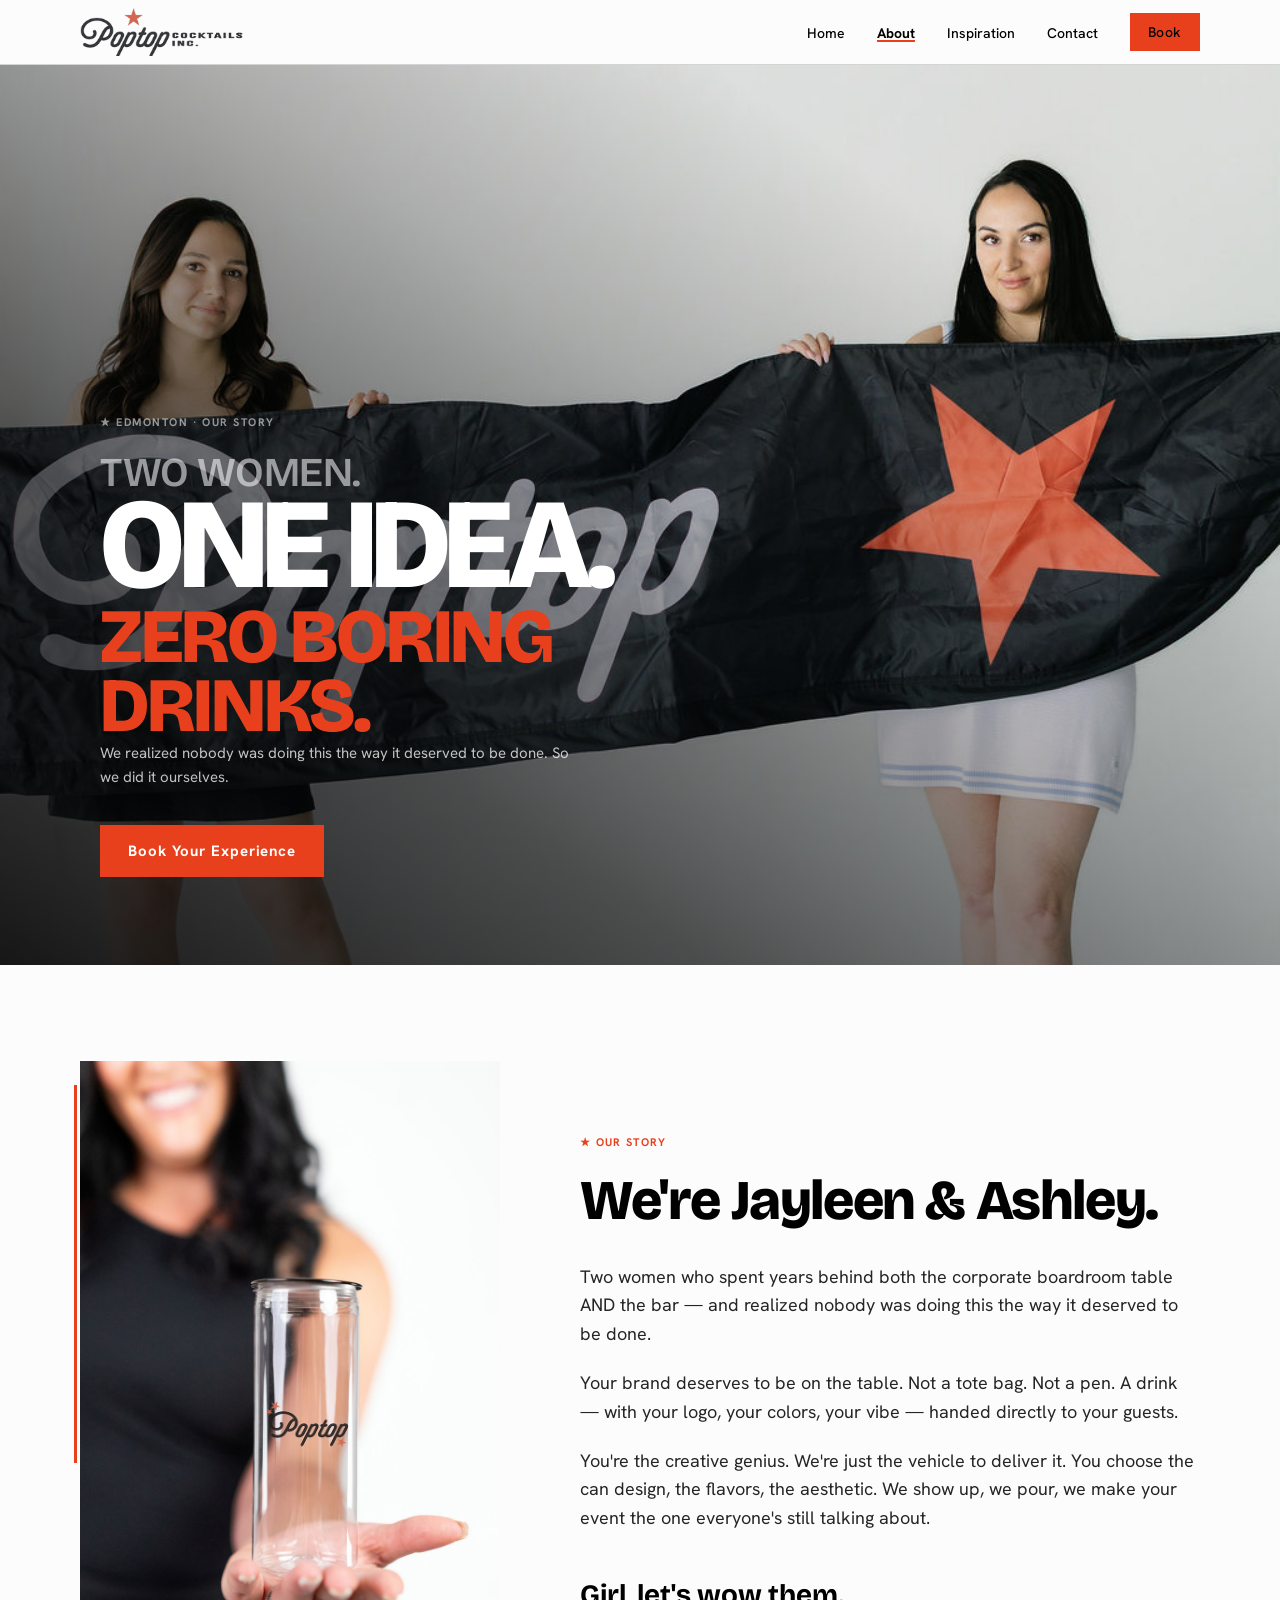
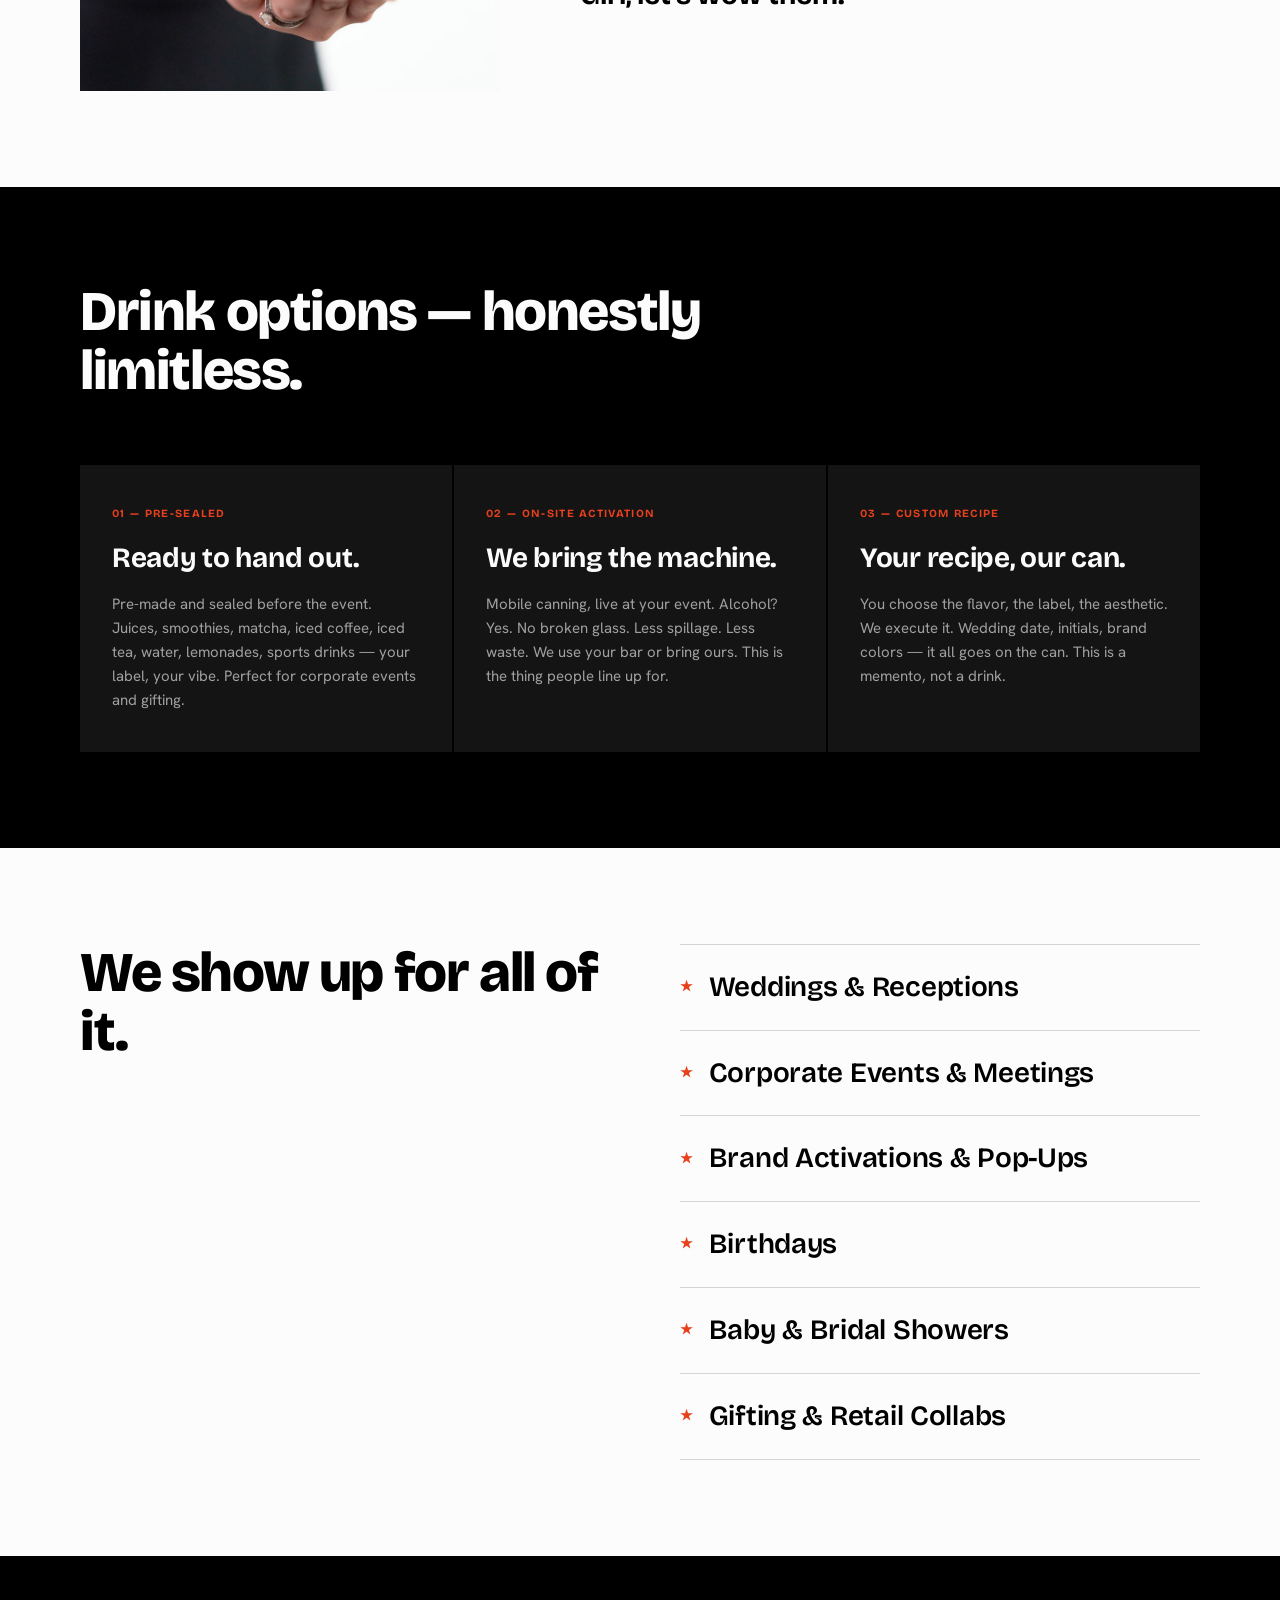
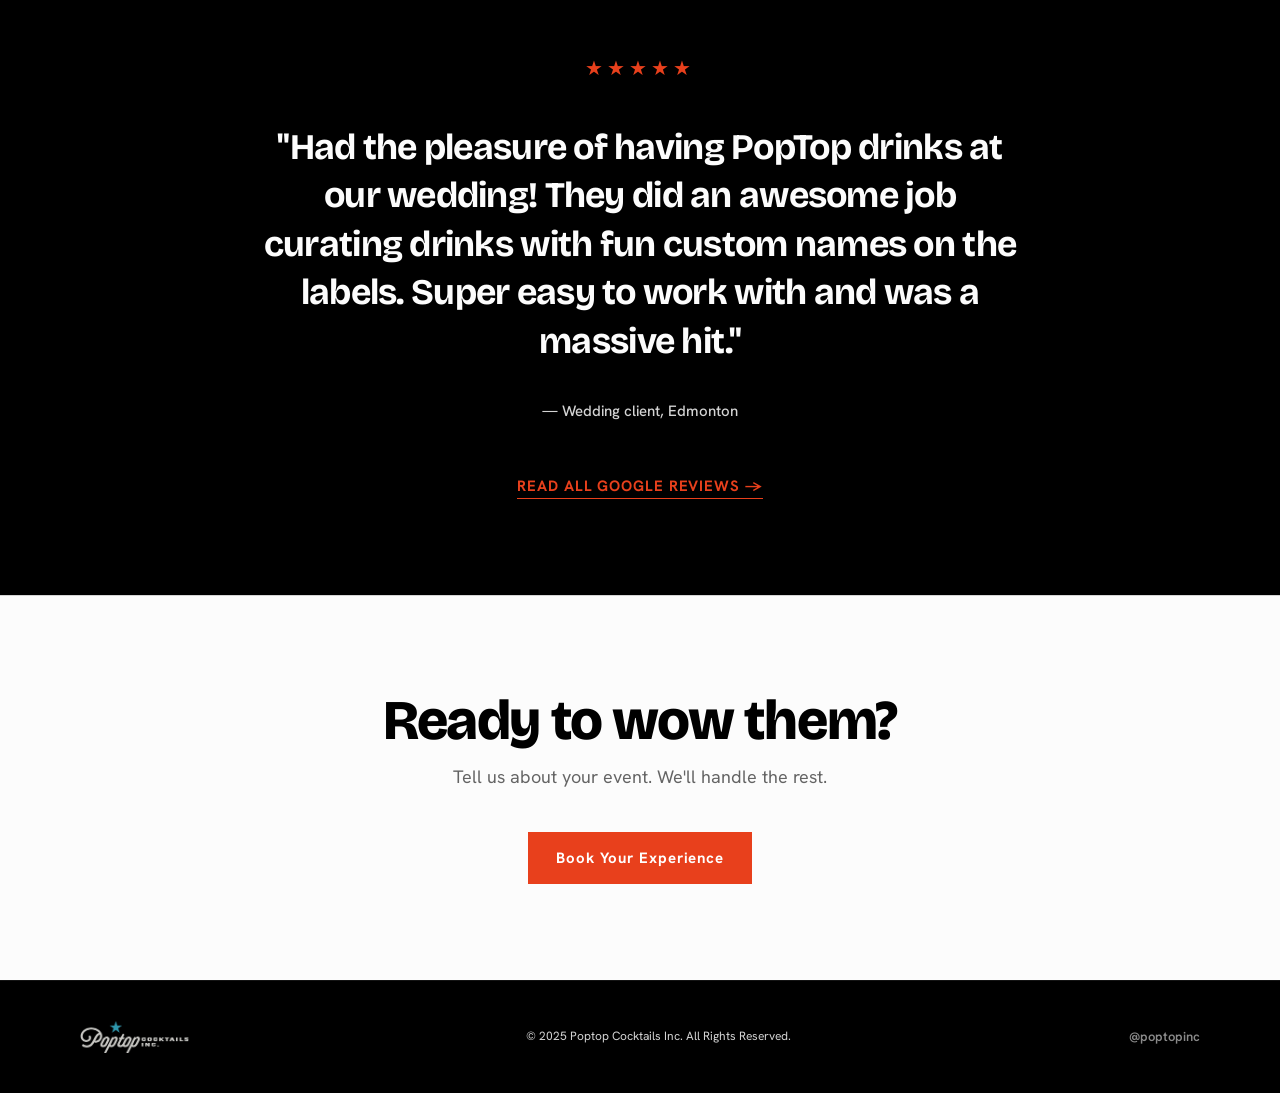
==== about/index.html @ 23341562 "feat(seo): update titles, meta descriptions, and OG tags with Edmonton + wedding keywords" ====
<!DOCTYPE html>
<!-- stardust:provenance
  writtenBy:        stardust:migrate
  writtenAt:        2026-05-17T03:30:00Z
  iteration:        1
  againstDirection: stardust/direction.md
  variant:          A
  stardustVersion:  0.2.0
-->
<html lang="en">
<head>
<meta charset="UTF-8">
<meta name="viewport" content="width=device-width, initial-scale=1.0">
<meta name="description" content="We're Jayleen and Ashley — the Edmonton women behind Poptop. Custom canned cocktails and mocktails for weddings, corporate events, and more across Alberta.">
<title>About — Poptop Cocktails | Edmonton's Custom Canned Cocktail Co.</title>

<link rel="canonical" href="https://www.poptopcocktails.ca/about/">
<meta name="robots" content="index, follow">
<meta name="author" content="Poptop Cocktails">
<meta name="theme-color" content="#000000">
<meta property="og:type" content="website">
<meta property="og:site_name" content="Poptop Cocktails">
<meta property="og:url" content="https://www.poptopcocktails.ca/about/">
<meta property="og:title" content="About Poptop — Two Women. Zero Boring Drinks.">
<meta property="og:description" content="We're Jayleen and Ashley — two women who built Poptop because great events deserve better drinks. Custom canned cocktails and mocktails, made in Alberta.">
<meta property="og:image" content="/assets/images/can-mocktail.png">
<meta property="og:image:width" content="1200">
<meta property="og:image:height" content="630">
<meta property="og:locale" content="en_CA">
<meta name="twitter:card" content="summary_large_image">
<meta name="twitter:site" content="@poptopinc">
<meta name="twitter:title" content="About Poptop — Two Women. Zero Boring Drinks.">
<meta name="twitter:description" content="Meet Jayleen and Ashley — the founders who built Poptop because great events deserve better drinks.">
<meta name="twitter:image" content="/assets/images/can-mocktail.png">
<script type="application/ld+json">
{
  "@context": "https://schema.org",
  "@graph": [
    {
      "@type": "AboutPage",
      "@id": "https://www.poptopcocktails.ca/about/#webpage",
      "url": "https://www.poptopcocktails.ca/about/",
      "name": "About — Poptop Cocktails | Edmonton's Custom Canned Cocktail Co.",
      "description": "Jayleen and Ashley are the two women behind Poptop — Edmonton's custom canned cocktail and mocktail company.",
      "isPartOf": {"@id": "https://www.poptopcocktails.ca/#website"},
      "about": {"@id": "https://www.poptopcocktails.ca/#business"},
      "speakable": {"@type": "SpeakableSpecification", "cssSelector": [".hero-headline", ".origin-heading", ".hero-body"]},
      "breadcrumb": {
        "@type": "BreadcrumbList",
        "itemListElement": [
          {"@type": "ListItem", "position": 1, "name": "Home", "item": "https://www.poptopcocktails.ca/"},
          {"@type": "ListItem", "position": 2, "name": "About", "item": "https://www.poptopcocktails.ca/about/"}
        ]
      }
    },
    {
      "@type": "Person", "name": "Jayleen", "jobTitle": "Co-founder",
      "worksFor": {"@id": "https://www.poptopcocktails.ca/#business"}
    },
    {
      "@type": "Person", "name": "Ashley", "jobTitle": "Co-founder",
      "worksFor": {"@id": "https://www.poptopcocktails.ca/#business"}
    }
  ]
}
</script>

<link rel="preconnect" href="https://fonts.googleapis.com">
<link rel="preconnect" href="https://fonts.gstatic.com" crossorigin>
<link href="https://fonts.googleapis.com/css2?family=Bricolage+Grotesque:opsz,wght@12..96,400;12..96,600;12..96,700;12..96,800&family=Hanken+Grotesk:wght@400;500;600&display=swap" rel="stylesheet">
<link rel="preload" href="/assets/images/IMG_3535.JPG" as="image" fetchpriority="high">
<link rel="stylesheet" href="/assets/css/main.css">

<style>
/* ── Page: About ───────────────────────────────── */
.hero-visual img { object-position: center 52%; }
.hero-body { color: rgba(255,255,255,0.75); max-width: 480px; margin-bottom: 36px; }

/* ── Origin — split: photo left, story right ───── */
.origin {
  background: var(--color-label);
  padding: var(--section-padding) 0;
}
.origin-grid {
  max-width: var(--max-width);
  margin: 0 auto;
  padding: 0 40px;
  display: grid;
  grid-template-columns: 420px 1fr;
  gap: 80px;
  align-items: center;
}
.origin-photo-wrap { position: relative; }
.origin-photo {
  width: 100%;
  aspect-ratio: 2 / 3;
  object-fit: cover;
  display: block;
}
.origin-photo-wrap::before {
  content: '';
  position: absolute;
  top: 24px; left: -6px;
  width: 3px; height: 60%;
  background: var(--color-pour);
}
.origin-eyebrow { color: var(--color-pour); margin-bottom: 20px; }
.origin-heading {
  font-family: var(--heading-font-family);
  font-size: var(--heading-xl);
  font-weight: 800;
  color: var(--color-can);
  line-height: var(--line-height-heading);
  letter-spacing: -0.025em;
  margin-bottom: 32px;
}
.origin-body p {
  font-size: var(--body);
  color: var(--color-fg);
  line-height: var(--line-height-body);
  margin-bottom: 20px;
  opacity: 0.85;
}
.origin-body p:last-child { margin-bottom: 0; }
.origin-sign {
  margin-top: 40px;
  font-family: var(--heading-font-family);
  font-size: var(--heading-md);
  font-weight: 700;
  color: var(--color-can);
}
@media (max-width: 960px) {
  .origin-grid { grid-template-columns: 1fr; gap: 48px; }
  .origin-photo { aspect-ratio: 4 / 3; object-fit: cover; }
}

/* ── Services — three tiers on dark ─────────────── */
.services {
  background: var(--color-can);
  padding: var(--section-padding) 0;
}
.services-inner {
  max-width: var(--max-width);
  margin: 0 auto;
  padding: 0 40px;
}
.services-heading {
  font-family: var(--heading-font-family);
  font-size: var(--heading-xl);
  font-weight: 800;
  color: var(--color-label);
  letter-spacing: -0.025em;
  line-height: var(--line-height-heading);
  margin-bottom: 64px;
  max-width: 640px;
}
.services-grid { display: grid; grid-template-columns: repeat(3, 1fr); gap: 2px; }
.service-item { background: #141414; padding: 40px 32px; }
.service-num {
  font-family: var(--heading-font-family);
  font-size: 11px;
  font-weight: 700;
  letter-spacing: 0.12em;
  text-transform: uppercase;
  color: var(--color-pour);
  margin-bottom: 20px;
}
.service-title {
  font-family: var(--heading-font-family);
  font-size: var(--heading-md);
  font-weight: 700;
  color: var(--color-label);
  letter-spacing: -0.01em;
  margin-bottom: 16px;
  line-height: 1.2;
}
.service-text { font-size: var(--body-sm); color: var(--color-label); opacity: 0.60; line-height: var(--line-height-body); }
@media (max-width: 768px) { .services-grid { grid-template-columns: 1fr; } }

/* ── Events we serve ────────────────────────────── */
.events-we-serve {
  background: var(--color-label);
  padding: var(--section-padding) 0;
}
.events-we-serve-inner {
  max-width: var(--max-width);
  margin: 0 auto;
  padding: 0 40px;
  display: grid;
  grid-template-columns: 1fr 1fr;
  gap: 80px;
  align-items: start;
}
.events-we-serve-heading {
  font-family: var(--heading-font-family);
  font-size: var(--heading-xl);
  font-weight: 800;
  color: var(--color-can);
  letter-spacing: -0.025em;
  line-height: var(--line-height-heading);
}
.events-list { display: flex; flex-direction: column; gap: 0; }
.events-list li {
  font-family: var(--heading-font-family);
  font-size: var(--heading-md);
  font-weight: 600;
  color: var(--color-can);
  padding: 20px 0;
  border-bottom: 1px solid var(--color-rim);
  display: flex;
  align-items: center;
  gap: 16px;
  letter-spacing: -0.01em;
}
.events-list li::before { content: '★'; color: var(--color-pour); font-size: 14px; flex-shrink: 0; }
.events-list li:first-child { border-top: 1px solid var(--color-rim); }
@media (max-width: 768px) { .events-we-serve-inner { grid-template-columns: 1fr; gap: 48px; } }

/* ── Review ──────────────────────────────────────── */
.review {
  background: var(--color-can);
  padding: var(--section-padding) 0;
}
.review-inner { max-width: 840px; margin: 0 auto; padding: 0 40px; text-align: center; }
.review-stars { font-size: 20px; color: var(--color-pour); letter-spacing: 4px; margin-bottom: 40px; }
.review-quote {
  font-family: var(--heading-font-family);
  font-size: clamp(22px, 3vw, 36px);
  font-weight: 700;
  color: var(--color-label);
  line-height: 1.35;
  letter-spacing: -0.02em;
  margin-bottom: 32px;
}
.review-attr { font-family: var(--body-font-family); font-size: var(--body-sm); color: var(--color-rim); font-weight: 500; }
.review-cta { margin-top: 48px; }
.review-cta a {
  color: var(--color-pour);
  font-size: var(--body-sm);
  font-weight: 700;
  letter-spacing: 0.06em;
  text-transform: uppercase;
  border-bottom: 1px solid var(--color-pour);
  padding-bottom: 2px;
  transition: opacity 80ms;
}
.review-cta a:hover { opacity: 0.70; }

/* ── Booking CTA ────────────────────────────────── */
.booking {
  background: var(--color-label);
  padding: var(--section-padding) 0;
  text-align: center;
  border-top: 1px solid var(--color-rim);
}
.booking-heading {
  font-family: var(--heading-font-family);
  font-size: var(--heading-xl);
  font-weight: 800;
  color: var(--color-can);
  letter-spacing: -0.025em;
  line-height: var(--line-height-heading);
  margin-bottom: 12px;
}
.booking-sub {
  font-size: var(--body);
  color: var(--color-fg);
  opacity: 0.60;
  margin-bottom: 40px;
}
</style>
</head>
<body>

<!-- NAV -->
<header>
  <div class="nav-inner">
    <a href="/" class="nav-logo" aria-label="Poptop Cocktails home">
      <img src="/assets/images/logo.png" alt="Poptop Cocktails" width="117" height="35">
    </a>
    <input type="checkbox" id="nav-toggle" class="nav-toggle" aria-hidden="true">
    <label for="nav-toggle" class="nav-toggle-label" aria-label="Toggle navigation">
      <span></span><span></span><span></span>
    </label>
    <ul class="nav-links" role="list">
      <li><a href="/">Home</a></li>
      <li><a href="/about/" aria-current="page">About</a></li>
      <li><a href="/inspiration/">Inspiration</a></li>
      <li><a href="/contact/">Contact</a></li>
      <li><a href="/contact/" class="nav-book">Book</a></li>
    </ul>
  </div>
</header>

<main>

<!-- HERO -->
<section class="hero" data-section="hero" data-intent="founder introduction" data-layout="full-bleed">
  <div class="hero-visual" aria-hidden="true">
    <img src="/assets/images/IMG_3535.JPG" alt="Jayleen and Ashley, co-founders of Poptop Cocktails, holding the Poptop banner" loading="eager" fetchpriority="high" width="1024" height="1536">
  </div>
  <div class="hero-content">
    <p class="hero-eyebrow"><em class="star">★</em> Edmonton · Our Story</p>
    <h1 class="hero-headline">
      <span class="hero-word hero-word--a">TWO WOMEN.</span>
      <span class="hero-word hero-word--b">ONE IDEA.</span>
      <span class="hero-word hero-word--c">ZERO BORING DRINKS.</span>
    </h1>
    <p class="hero-body">We realized nobody was doing this the way it deserved to be done. So we did it ourselves.</p>
    <a href="/contact/" class="btn" style="align-self:flex-start">Book Your Experience</a>
  </div>
</section>

<!-- ORIGIN STORY -->
<section class="origin" data-section="founder-story" data-intent="human before product" data-layout="split">
  <div class="origin-grid">
    <div class="origin-photo-wrap">
      <img class="origin-photo" src="/assets/images/about-hero.jpg" alt="Jayleen and Ashley, founders of Poptop Cocktails" loading="lazy">
    </div>
    <div class="origin-copy">
      <p class="eyebrow origin-eyebrow"><em class="star">★</em> Our story</p>
      <h2 class="origin-heading">We're Jayleen &amp; Ashley.</h2>
      <div class="origin-body">
        <p>Two women who spent years behind both the corporate boardroom table AND the bar — and realized nobody was doing this the way it deserved to be done.</p>
        <p>Your brand deserves to be on the table. Not a tote bag. Not a pen. A drink — with your logo, your colors, your vibe — handed directly to your guests.</p>
        <p>You're the creative genius. We're just the vehicle to deliver it. You choose the can design, the flavors, the aesthetic. We show up, we pour, we make your event the one everyone's still talking about.</p>
      </div>
      <p class="origin-sign">Girl, let's wow them.</p>
    </div>
  </div>
</section>

<!-- SERVICES -->
<section class="services" data-section="service-tiers" data-intent="product explanation" data-layout="grid">
  <div class="services-inner">
    <h2 class="services-heading">Drink options — honestly limitless.</h2>
    <div class="services-grid">
      <div class="service-item">
        <p class="service-num">01 — Pre-sealed</p>
        <h3 class="service-title">Ready to hand out.</h3>
        <p class="service-text">Pre-made and sealed before the event. Juices, smoothies, matcha, iced coffee, iced tea, water, lemonades, sports drinks — your label, your vibe. Perfect for corporate events and gifting.</p>
      </div>
      <div class="service-item">
        <p class="service-num">02 — On-site activation</p>
        <h3 class="service-title">We bring the machine.</h3>
        <p class="service-text">Mobile canning, live at your event. Alcohol? Yes. No broken glass. Less spillage. Less waste. We use your bar or bring ours. This is the thing people line up for.</p>
      </div>
      <div class="service-item">
        <p class="service-num">03 — Custom recipe</p>
        <h3 class="service-title">Your recipe, our can.</h3>
        <p class="service-text">You choose the flavor, the label, the aesthetic. We execute it. Wedding date, initials, brand colors — it all goes on the can. This is a memento, not a drink.</p>
      </div>
    </div>
  </div>
</section>

<!-- EVENTS WE SERVE -->
<section class="events-we-serve" data-section="event-types" data-intent="discovery — confirm fit" data-layout="split-list">
  <div class="events-we-serve-inner">
    <h2 class="events-we-serve-heading">We show up for all of it.</h2>
    <ul class="events-list">
      <li>Weddings &amp; Receptions</li>
      <li>Corporate Events &amp; Meetings</li>
      <li>Brand Activations &amp; Pop-Ups</li>
      <li>Birthdays</li>
      <li>Baby &amp; Bridal Showers</li>
      <li>Gifting &amp; Retail Collabs</li>
    </ul>
  </div>
</section>

<!-- REVIEW -->
<section class="review" data-section="social-proof" data-intent="trust" data-layout="centered-quote">
  <div class="review-inner">
    <div class="review-stars" aria-label="Five stars">★★★★★</div>
    <blockquote class="review-quote">
      "Had the pleasure of having PopTop drinks at our wedding! They did an awesome job curating drinks with fun custom names on the labels. Super easy to work with and was a massive hit."
    </blockquote>
    <p class="review-attr">— Wedding client, Edmonton</p>
    <p class="review-cta"><a href="https://www.google.com/maps/search/poptop+cocktails" target="_blank" rel="noopener">Read all Google reviews →</a></p>
  </div>
</section>

<!-- BOOKING CTA -->
<section class="booking" data-section="booking-cta" data-intent="convert" data-layout="centered">
  <div class="container">
    <h2 class="booking-heading">Ready to wow them?</h2>
    <p class="booking-sub">Tell us about your event. We'll handle the rest.</p>
    <a href="/contact/" class="btn">Book Your Experience</a>
  </div>
</section>

</main>

<!-- FOOTER -->
<footer class="footer">
  <div class="footer-inner">
    <a href="/" class="footer-logo" aria-label="Poptop Cocktails home">
      <img src="/assets/images/logo.png" alt="Poptop Cocktails" width="117" height="35">
    </a>
    <span class="footer-copy">© 2025 Poptop Cocktails Inc. All Rights Reserved.</span>
    <a href="https://instagram.com/poptopinc" target="_blank" rel="noopener" class="footer-social">@poptopinc</a>
  </div>
</footer>

</body>
</html>
---- assets/css/main.css ----
/* ─── Design tokens ──────────────────────────────── */
:root {
  /* Font stacks — both naming conventions */
  --heading-font-family: 'Bricolage Grotesque', 'Arial Black', sans-serif;
  --body-font-family:    'Hanken Grotesk', Arial, sans-serif;
  --font-display: 'Bricolage Grotesque', 'Arial Black', sans-serif;
  --font-body:    'Hanken Grotesk', Arial, sans-serif;

  /* Type scale */
  --heading-xxl: clamp(44px, 6.5vw, 80px);
  --heading-xl:  clamp(32px, 4.5vw, 56px);
  --heading-lg:  clamp(24px, 3vw, 40px);
  --heading-md:  clamp(18px, 2.2vw, 28px);
  --body:        18px;
  --body-sm:     15px;
  --line-height-heading: 1.05;
  --line-height-body:    1.6;

  /* Colour */
  --color-can:    #000000;
  --color-bg:     #FCFCFC;
  --color-label:  #FCFCFC;
  --color-accent: #E8401C;
  --color-pour:   #E8401C;
  --color-rim:    #D4D4D4;
  --color-fg:     #000000;

  /* Space + layout */
  --spacing-xs:      4px;
  --spacing-sm:      8px;
  --spacing-md:      16px;
  --spacing-lg:      24px;
  --spacing-xl:      48px;
  --spacing-2xl:     96px;
  --section-padding: 96px;
  --max-width:       1200px;
  --radius:          0;
}

/* ─── Reset ──────────────────────────────────────── */
*, *::before, *::after { box-sizing: border-box; margin: 0; padding: 0; border-radius: 0 !important; }
html { scroll-behavior: smooth; }
body {
  font-family: var(--body-font-family);
  font-size: var(--body);
  line-height: var(--line-height-body);
  color: var(--color-fg);
  background: var(--color-bg);
  -webkit-font-smoothing: antialiased;
  overflow-x: hidden;
}
img { display: block; max-width: 100%; }
a { color: inherit; text-decoration: none; }
ul { list-style: none; }
:focus-visible { outline: 2px solid var(--color-pour); outline-offset: 2px; }

/* ─── Utilities ──────────────────────────────────── */
.container {
  max-width: var(--max-width);
  margin: 0 auto;
  padding: 0 40px;
}
.eyebrow {
  font-family: var(--body-font-family);
  font-size: 11px;
  font-weight: 700;
  letter-spacing: 0.12em;
  text-transform: uppercase;
}
.star { font-style: normal; }

.btn {
  display: inline-block;
  padding: 14px 28px;
  background: var(--color-pour);
  color: #fff;
  font-family: var(--body-font-family);
  font-size: 15px;
  font-weight: 700;
  letter-spacing: 0.06em;
  border: none;
  cursor: pointer;
  transition: opacity 80ms;
}
.btn:hover { opacity: 0.88; }

/* ─── Nav ────────────────────────────────────────── */
header {
  position: relative;
  background: var(--color-label);
  border-bottom: 1px solid var(--color-rim);
  z-index: 100;
}
.nav-inner {
  max-width: var(--max-width);
  margin: 0 auto;
  padding: 0 40px;
  height: 64px;
  display: flex;
  align-items: center;
  justify-content: space-between;
  gap: 24px;
}
.nav-logo { display: flex; align-items: center; flex-shrink: 0; }
.nav-logo img { display: block; height: 48px; width: auto; }
.nav-links {
  display: flex;
  align-items: center;
  gap: 32px;
  list-style: none;
}
.nav-links a {
  font-family: var(--body-font-family);
  font-size: 14px;
  font-weight: 500;
  color: var(--color-can);
  transition: opacity 80ms;
}
.nav-links a:hover { opacity: 0.55; }
.nav-links a[aria-current="page"] {
  font-weight: 700;
  box-shadow: inset 0 -2px 0 var(--color-pour);
}
.nav-book {
  display: inline-block;
  padding: 8px 18px;
  background: var(--color-pour);
  color: #fff;
  font-family: var(--body-font-family);
  font-size: 13px;
  font-weight: 700;
  letter-spacing: 0.04em;
  transition: opacity 80ms;
}
.nav-book:hover { opacity: 0.88; }
.nav-toggle { display: none; }
.nav-toggle-label {
  display: none;
  cursor: pointer;
  width: 24px;
  height: 24px;
  flex-direction: column;
  justify-content: center;
  gap: 5px;
}
.nav-toggle-label span {
  display: block;
  height: 2px;
  background: var(--color-can);
  border-radius: 1px;
  transition: 200ms;
}

@media (max-width: 768px) {
  .nav-toggle-label { display: flex; position: relative; z-index: 300; }
  .nav-links {
    display: none;
    position: fixed;
    inset: 0;
    background: var(--color-can);
    flex-direction: column;
    align-items: center;
    justify-content: center;
    gap: 40px;
    z-index: 200;
  }
  .nav-links a { font-size: 28px; font-weight: 700; color: var(--color-label); }
  .nav-book { font-size: 18px; padding: 14px 32px; }
  .nav-toggle:checked ~ .nav-links { display: flex; }
  .nav-toggle:checked ~ .nav-toggle-label span:nth-child(1) {
    transform: translateY(7px) rotate(45deg);
    background: var(--color-label);
  }
  .nav-toggle:checked ~ .nav-toggle-label span:nth-child(2) { opacity: 0; }
  .nav-toggle:checked ~ .nav-toggle-label span:nth-child(3) {
    transform: translateY(-7px) rotate(-45deg);
    background: var(--color-label);
  }
}

/* ─── Hero — base shell (about / inspiration / contact) ── */
.hero {
  position: relative;
  min-height: 100svh;
  overflow: hidden;
  display: flex;
  align-items: flex-end;
}
.hero::before {
  content: '';
  position: absolute;
  inset: 0;
  z-index: 1;
  background: linear-gradient(
    to top right,
    rgba(0,0,0,0.90) 0%,
    rgba(0,0,0,0.65) 28%,
    rgba(0,0,0,0.22) 58%,
    transparent 78%
  );
  pointer-events: none;
}
.hero-visual {
  position: absolute;
  inset: 0;
  z-index: 0;
}
.hero-visual img {
  width: 100%;
  height: 100%;
  object-fit: cover;
  object-position: center;
  display: block;
}
.hero-content {
  position: relative;
  z-index: 2;
  padding: 0 60px 88px;
  max-width: min(680px, 58vw);
  margin-left: calc((100vw - var(--max-width)) / 2);
  display: flex;
  flex-direction: column;
}
@media (max-width: 1240px) { .hero-content { margin-left: 40px; } }
.hero-eyebrow {
  color: rgba(255,255,255,0.55);
  font-family: var(--body-font-family);
  font-size: 11px;
  font-weight: 700;
  letter-spacing: 0.14em;
  text-transform: uppercase;
  margin-bottom: 24px;
}
.hero-headline { margin-bottom: 0; }
.hero-word {
  display: block;
  font-family: var(--heading-font-family);
  font-weight: 800;
  line-height: 0.88;
}
.hero-word--a {
  font-size: clamp(26px, 3.2vw, 44px);
  color: rgba(255,255,255,0.55);
  letter-spacing: -0.01em;
  font-weight: 600;
  margin-bottom: 0.05em;
}
.hero-word--b {
  font-size: clamp(72px, 10vw, 136px);
  color: #fff;
  letter-spacing: -0.045em;
  line-height: 0.82;
}
.hero-word--c {
  font-size: clamp(44px, 6vw, 82px);
  color: var(--color-pour);
  letter-spacing: -0.03em;
  line-height: 0.9;
  margin-top: 0.06em;
}
.hero-rule {
  display: block;
  height: 2px;
  background: #fff;
  border: none;
  margin: 32px 0;
  width: 100%;
  opacity: 0.22;
}
.hero-body {
  font-size: var(--body-sm);
  color: rgba(255,255,255,0.65);
  line-height: var(--line-height-body);
  max-width: 400px;
}
@media (max-width: 900px) {
  .hero-content { padding: 0 32px 72px; max-width: 100%; margin-left: 0; }
}

/* ─── Footer — simple 3-element (about / inspiration / contact) ── */
.footer {
  background: var(--color-can);
  border-top: 1px solid rgba(255,255,255,0.08);
  padding: 40px 0;
}
.footer-inner {
  max-width: var(--max-width);
  margin: 0 auto;
  padding: 0 40px;
  display: flex;
  align-items: center;
  justify-content: space-between;
  gap: 24px;
  flex-wrap: wrap;
}
.footer-logo { display: flex; align-items: center; flex-shrink: 0; }
.footer-logo img { display: block; height: 32px; width: auto; filter: invert(1); }
.footer-copy { font-size: 12px; color: var(--color-rim); }
.footer-social {
  font-size: 13px;
  font-weight: 600;
  color: var(--color-rim);
  opacity: 0.65;
  transition: opacity 80ms;
}
.footer-social:hover { opacity: 1; }
@media (max-width: 640px) { .footer-inner { flex-direction: column; text-align: center; } }
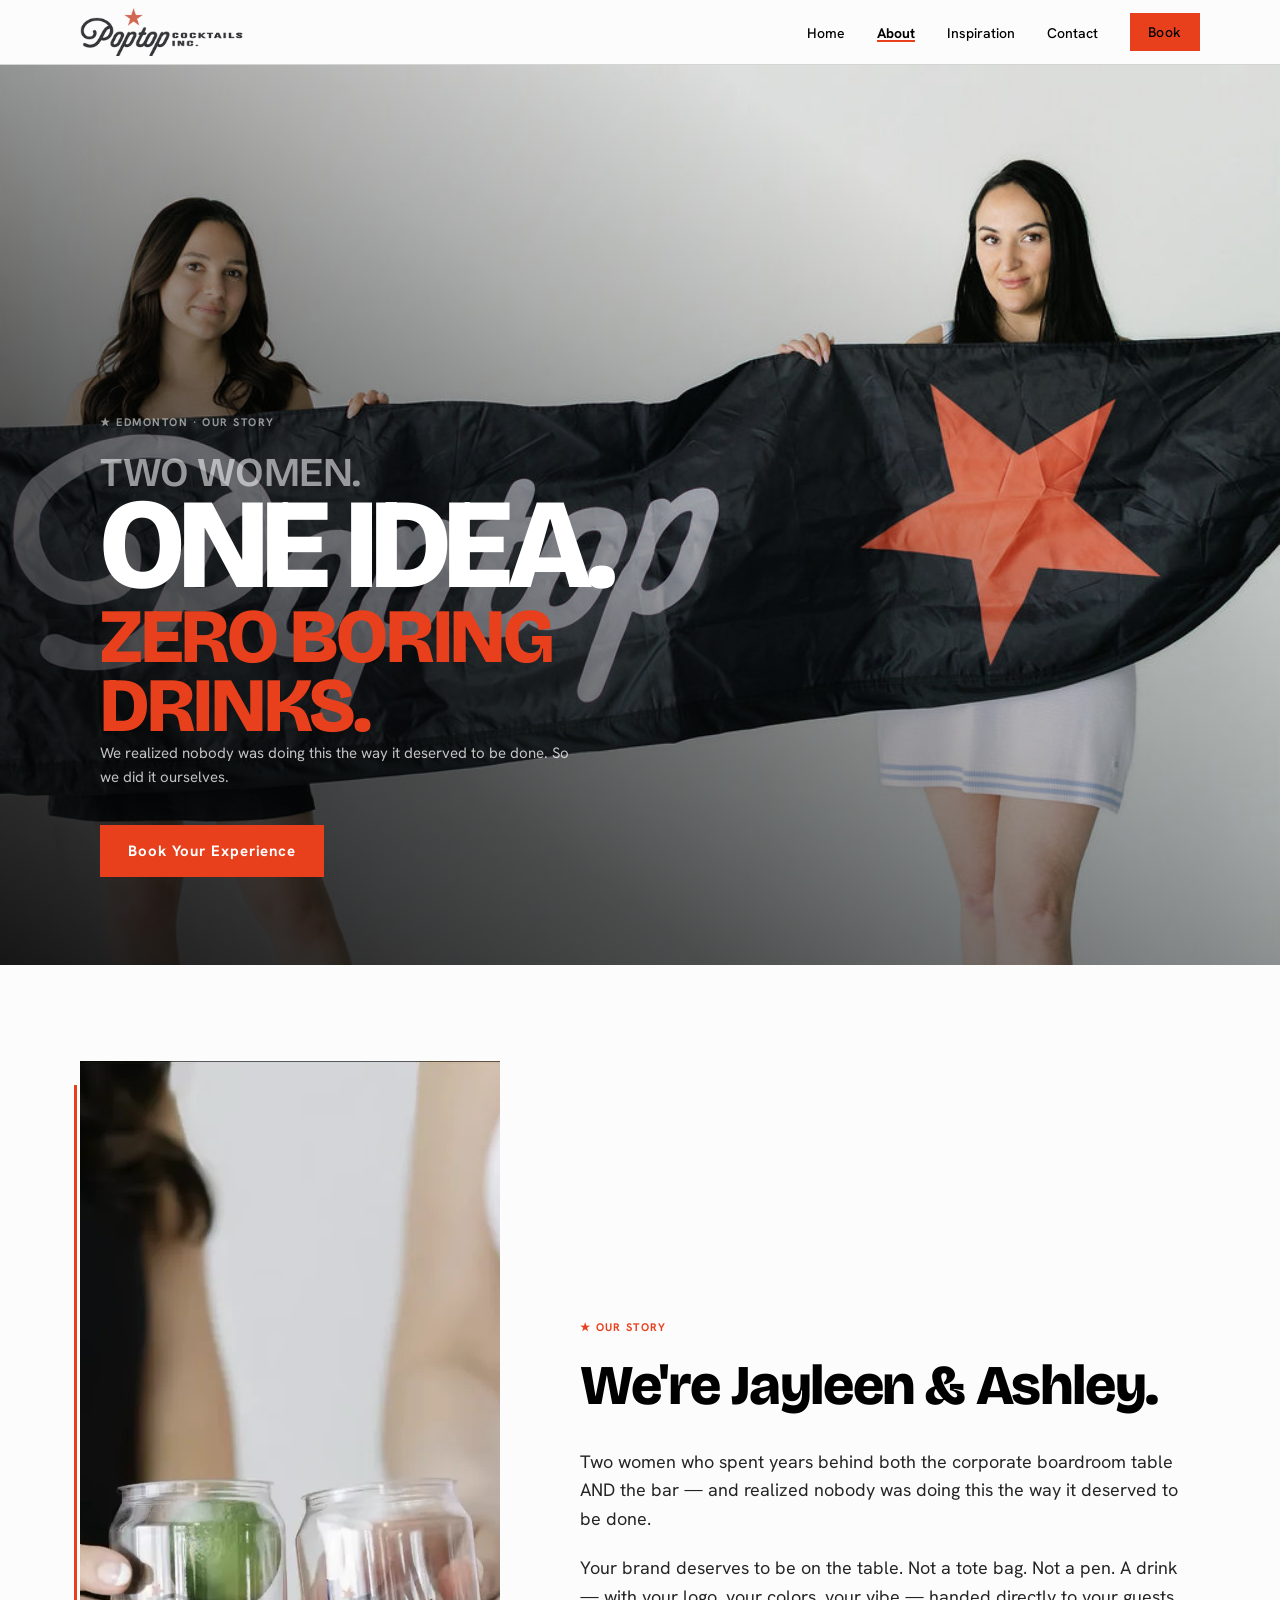
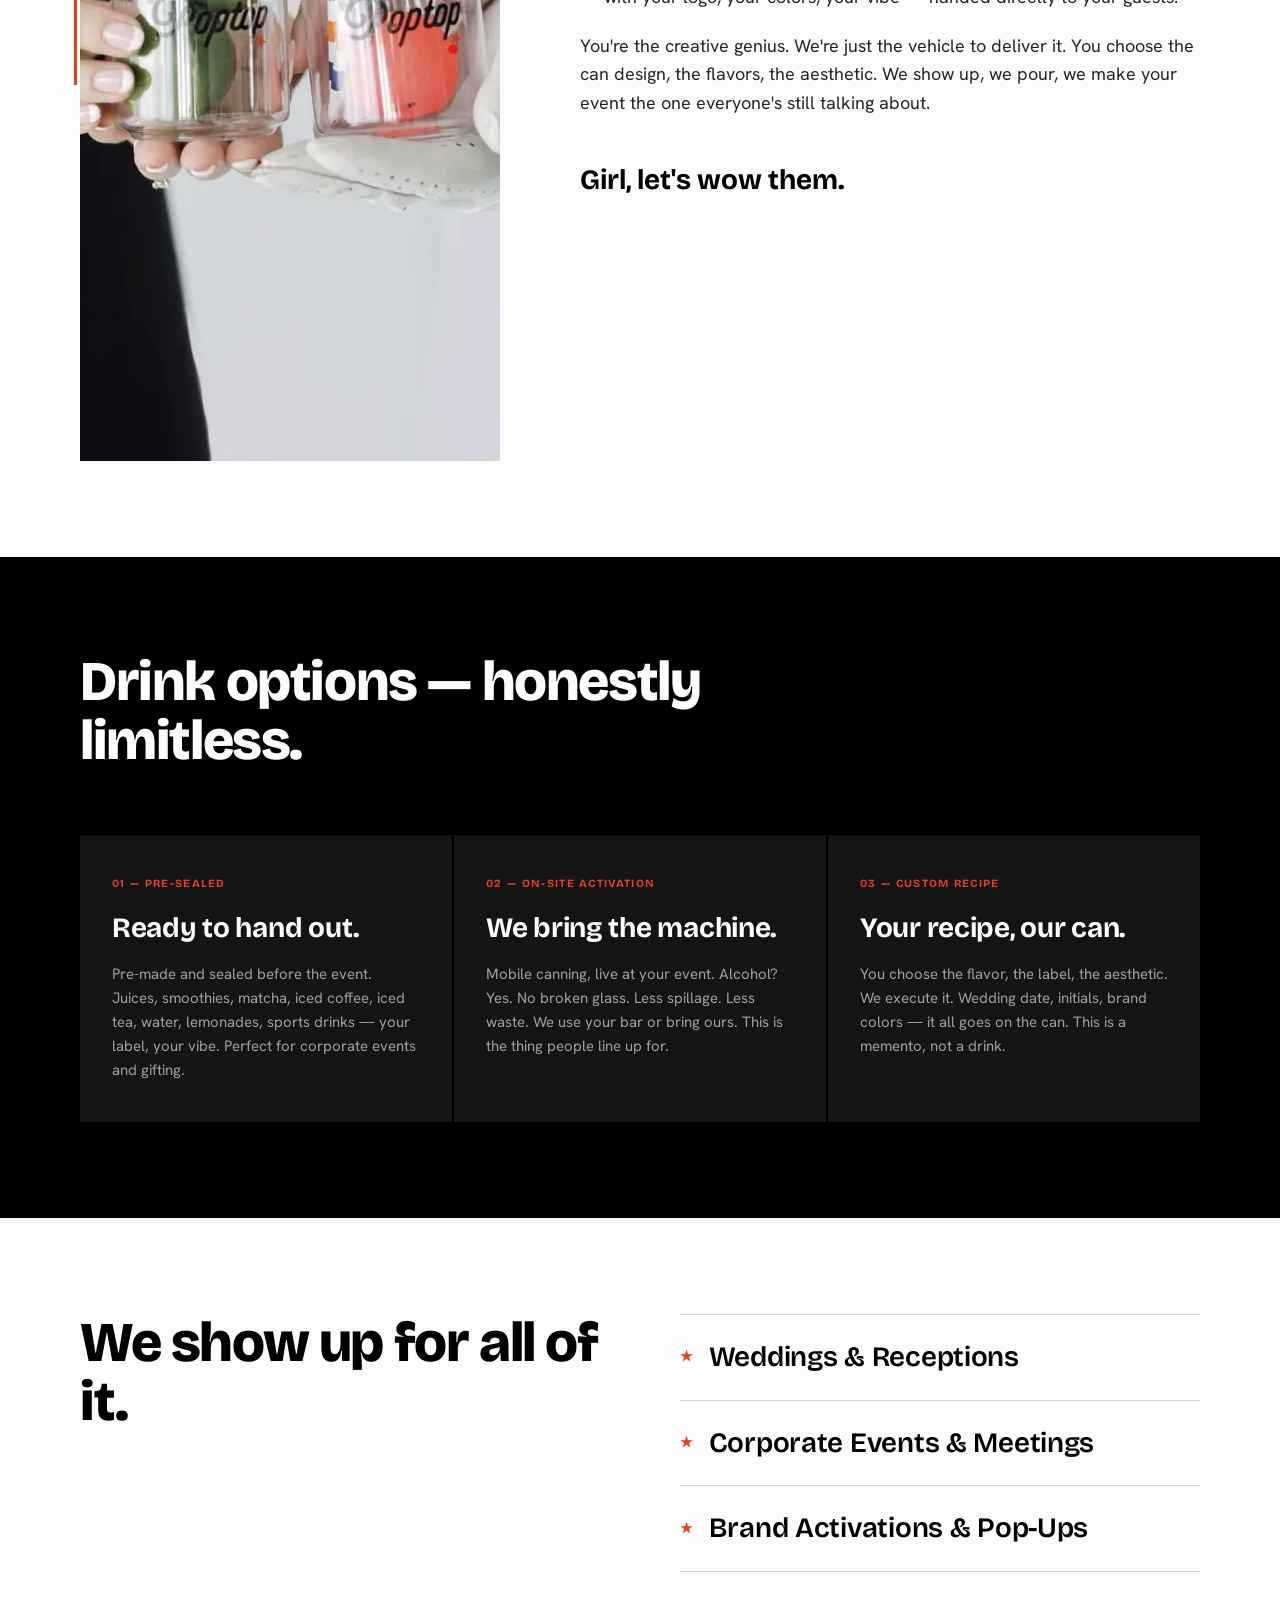
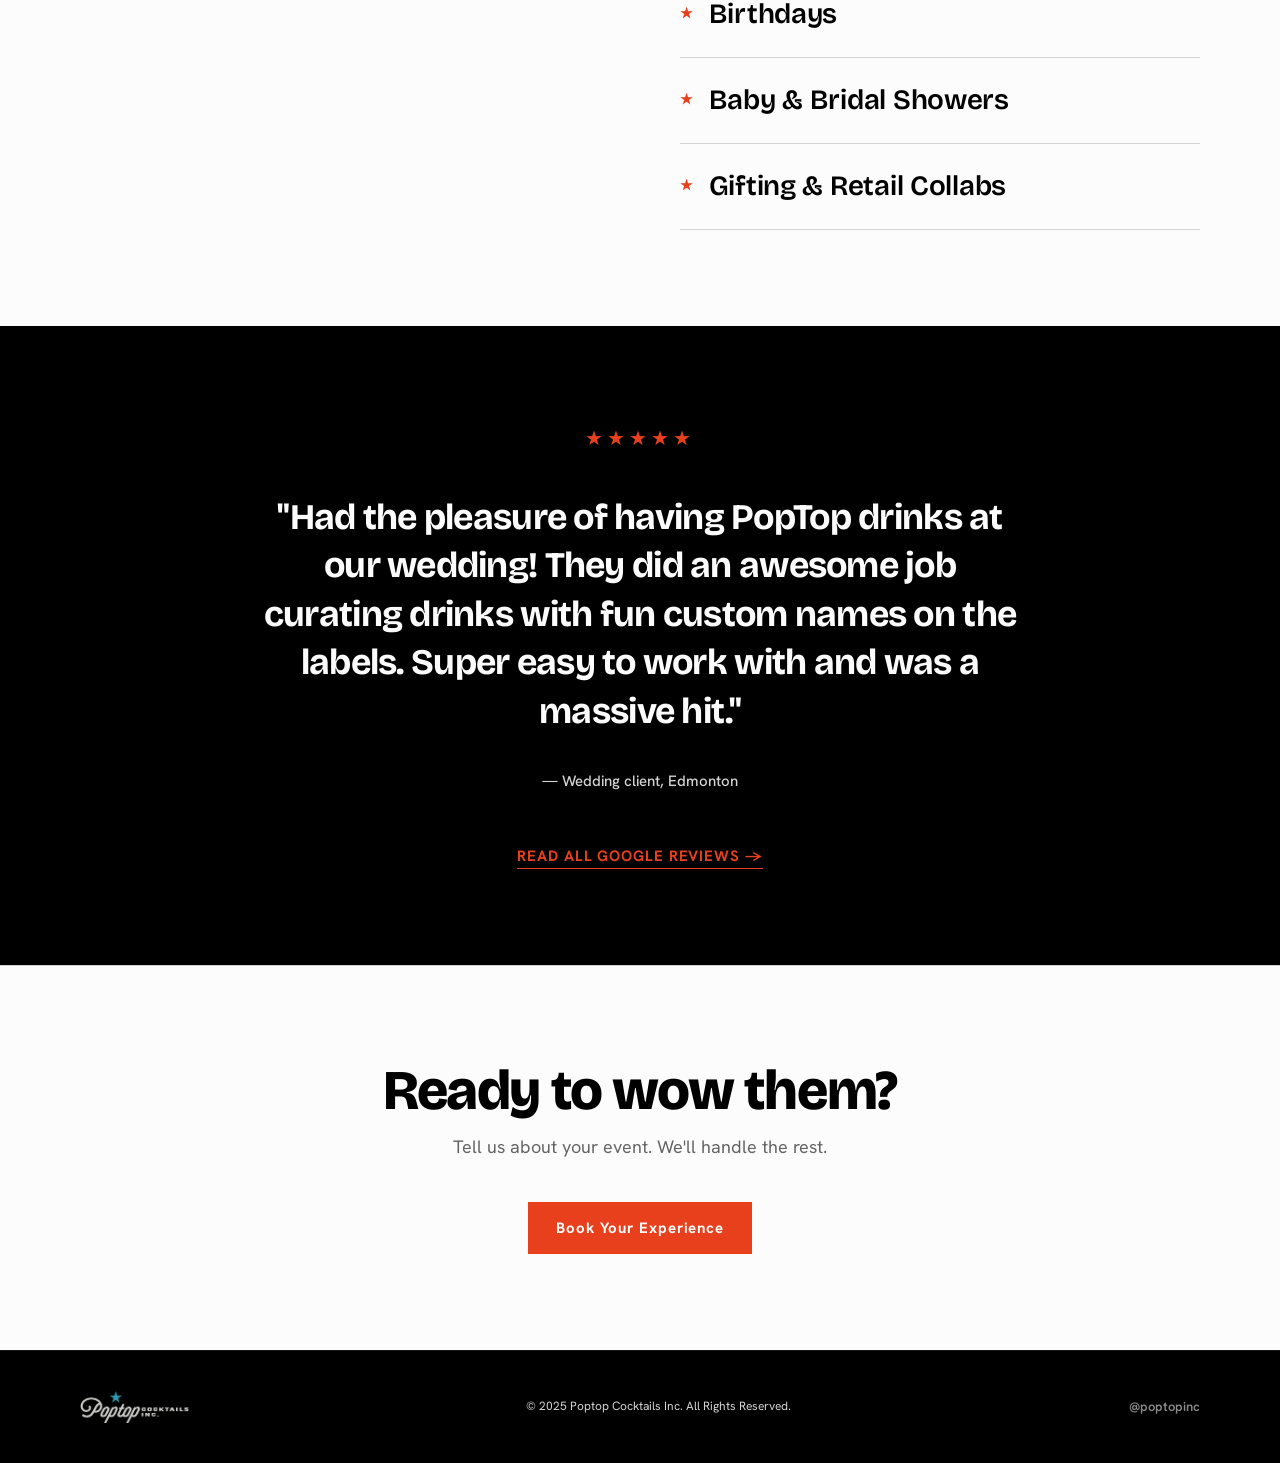
==== commit 62102f1f: "feat(about): replace origin photo with new can cheers shot, add WebP" ====
--- a/about/index.html
+++ b/about/index.html
@@ -315,7 +315,10 @@
 <section class="origin" data-section="founder-story" data-intent="human before product" data-layout="split">
   <div class="origin-grid">
     <div class="origin-photo-wrap">
-      <img class="origin-photo" src="/assets/images/about-hero.jpg" alt="Jayleen and Ashley, founders of Poptop Cocktails" loading="lazy">
+      <picture>
+        <source srcset="/assets/images/about-hero.webp" type="image/webp">
+        <img class="origin-photo" src="/assets/images/about-hero.jpg" alt="Two Poptop Cocktails being cheersed — signature canned drinks" loading="lazy" width="685" height="1000">
+      </picture>
     </div>
     <div class="origin-copy">
       <p class="eyebrow origin-eyebrow"><em class="star">★</em> Our story</p>
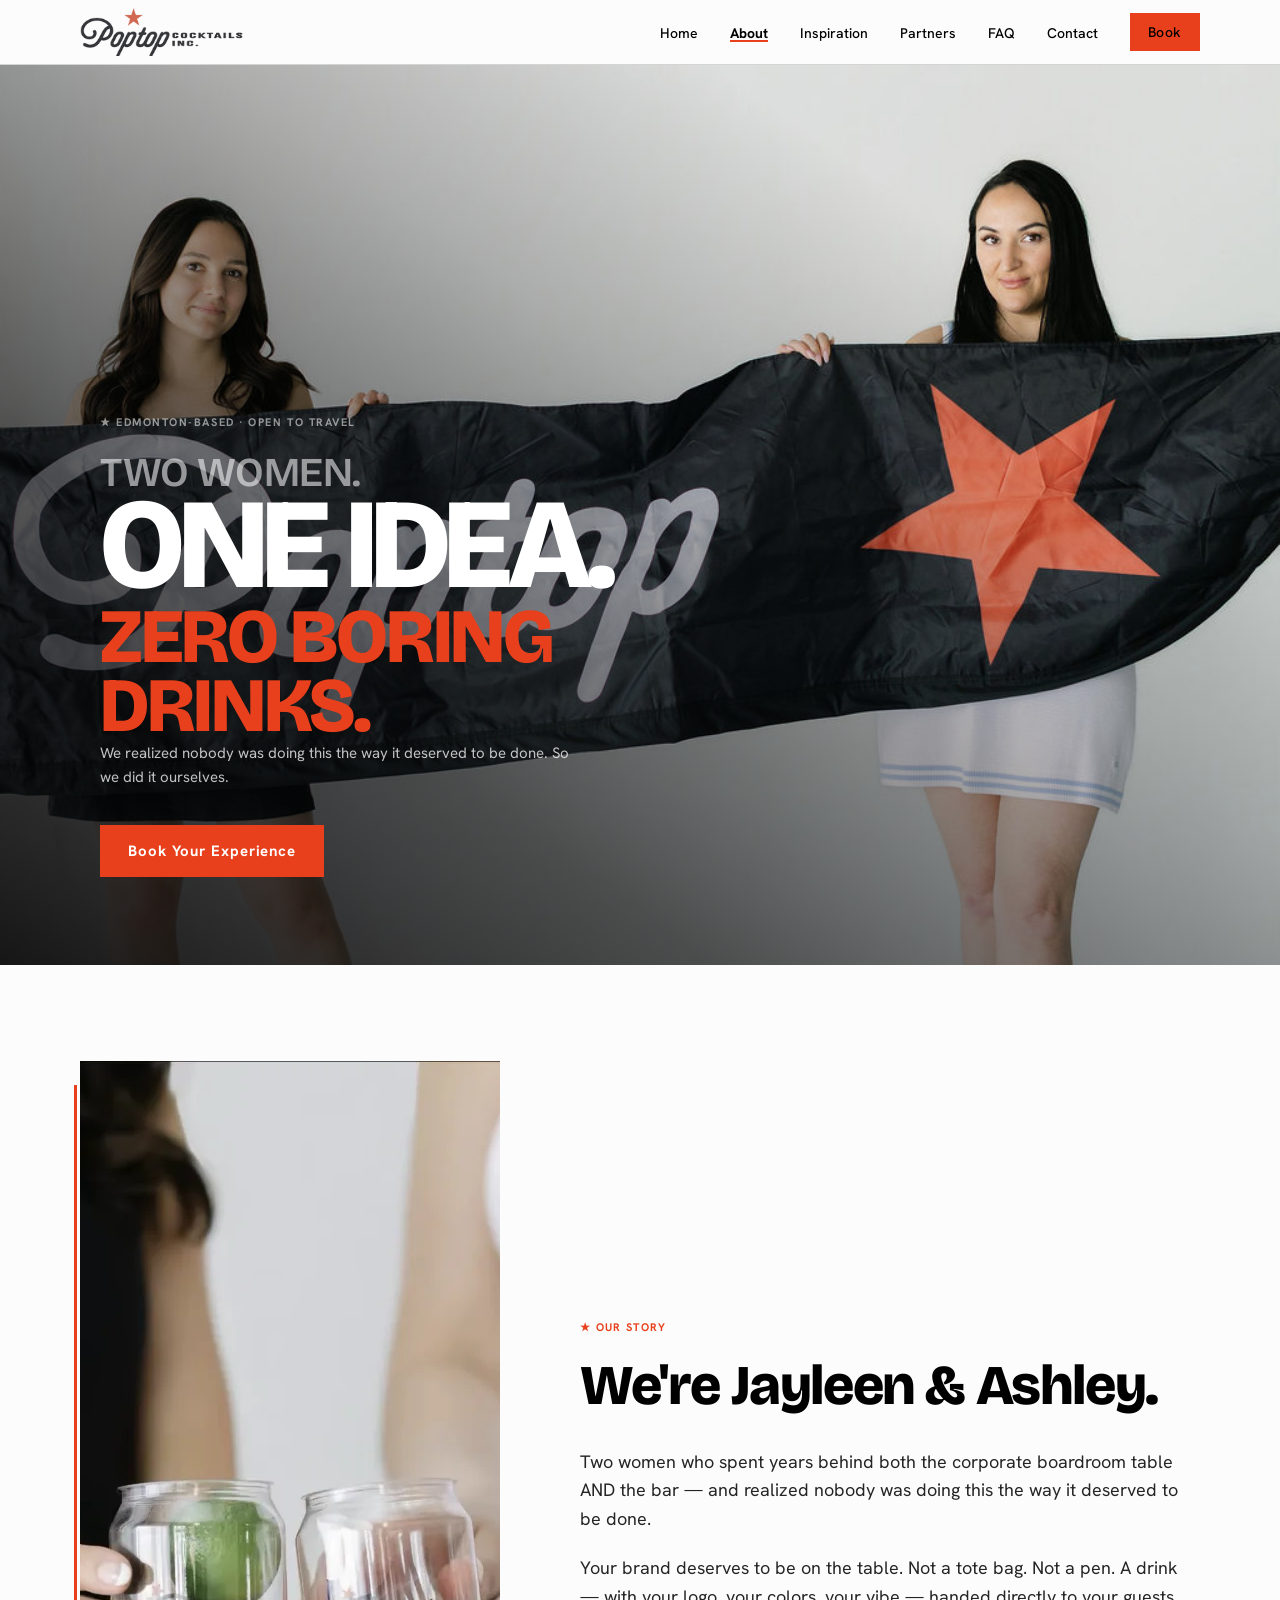
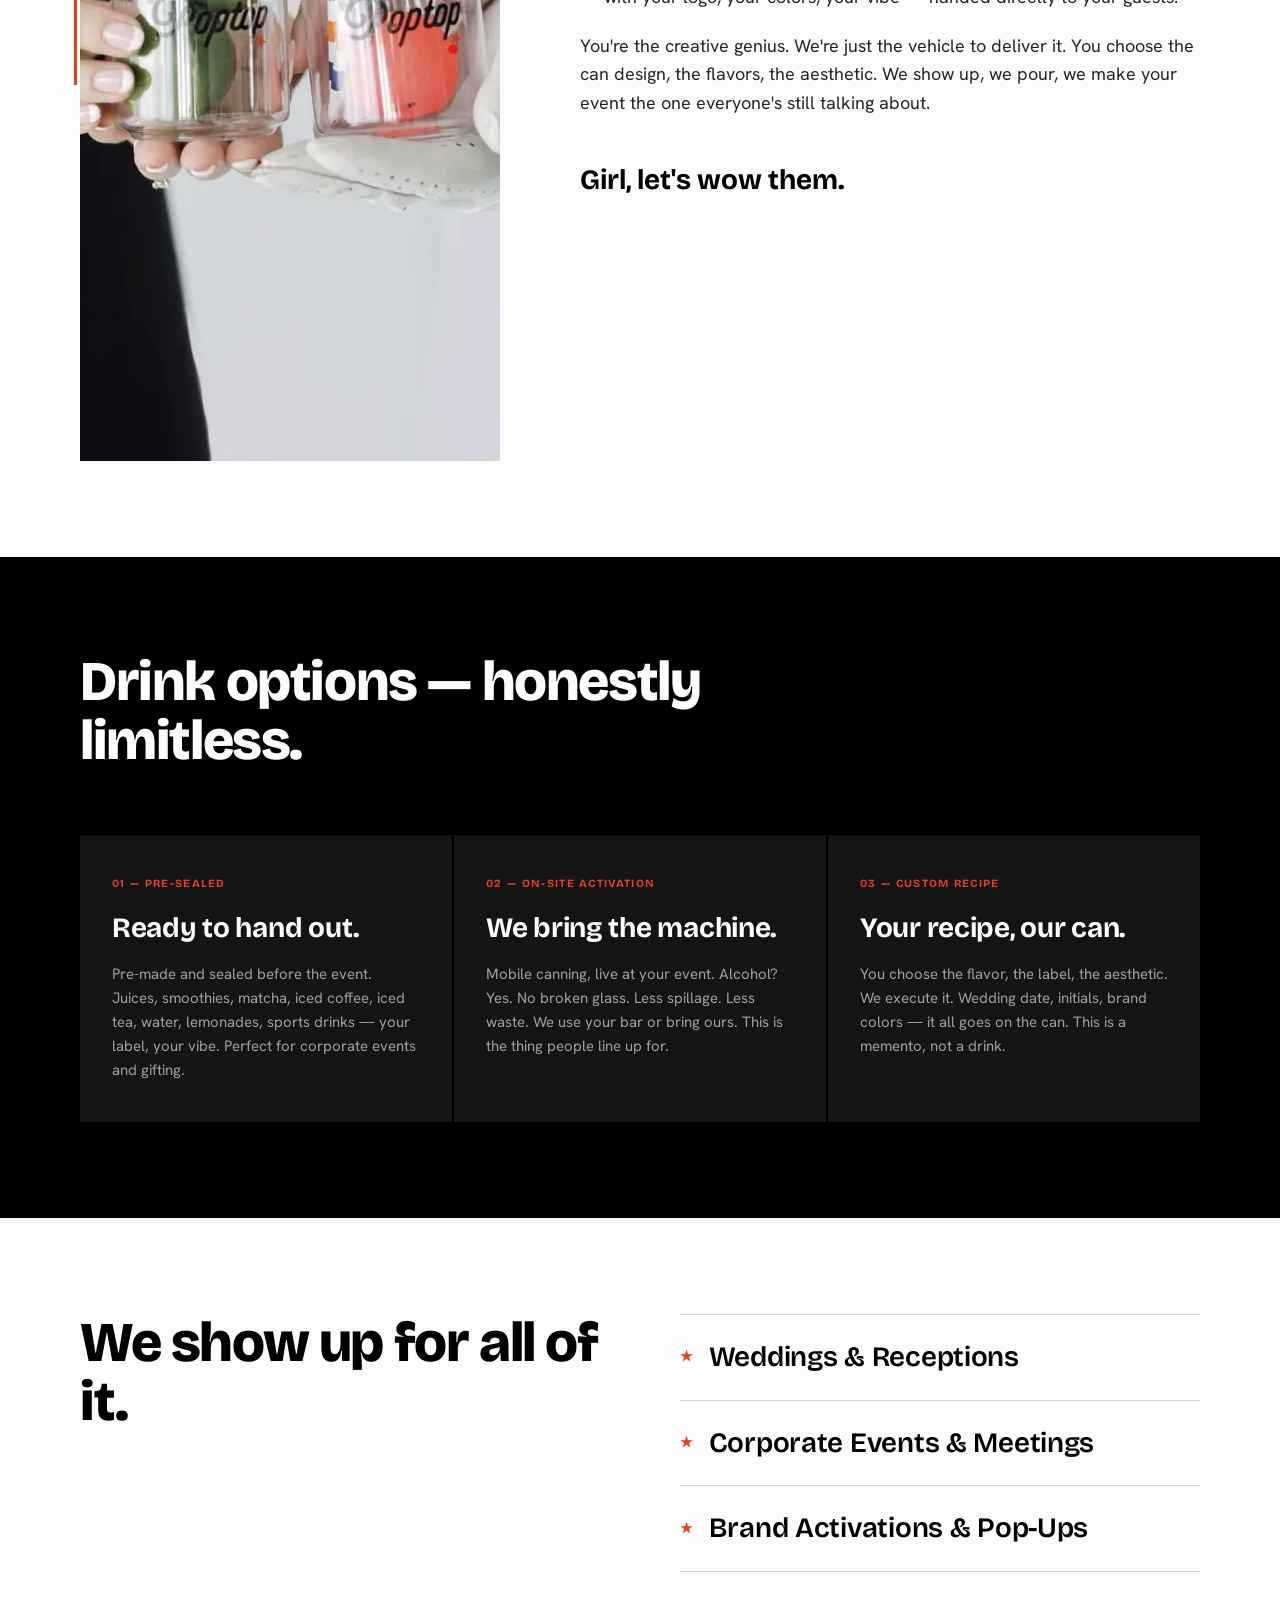
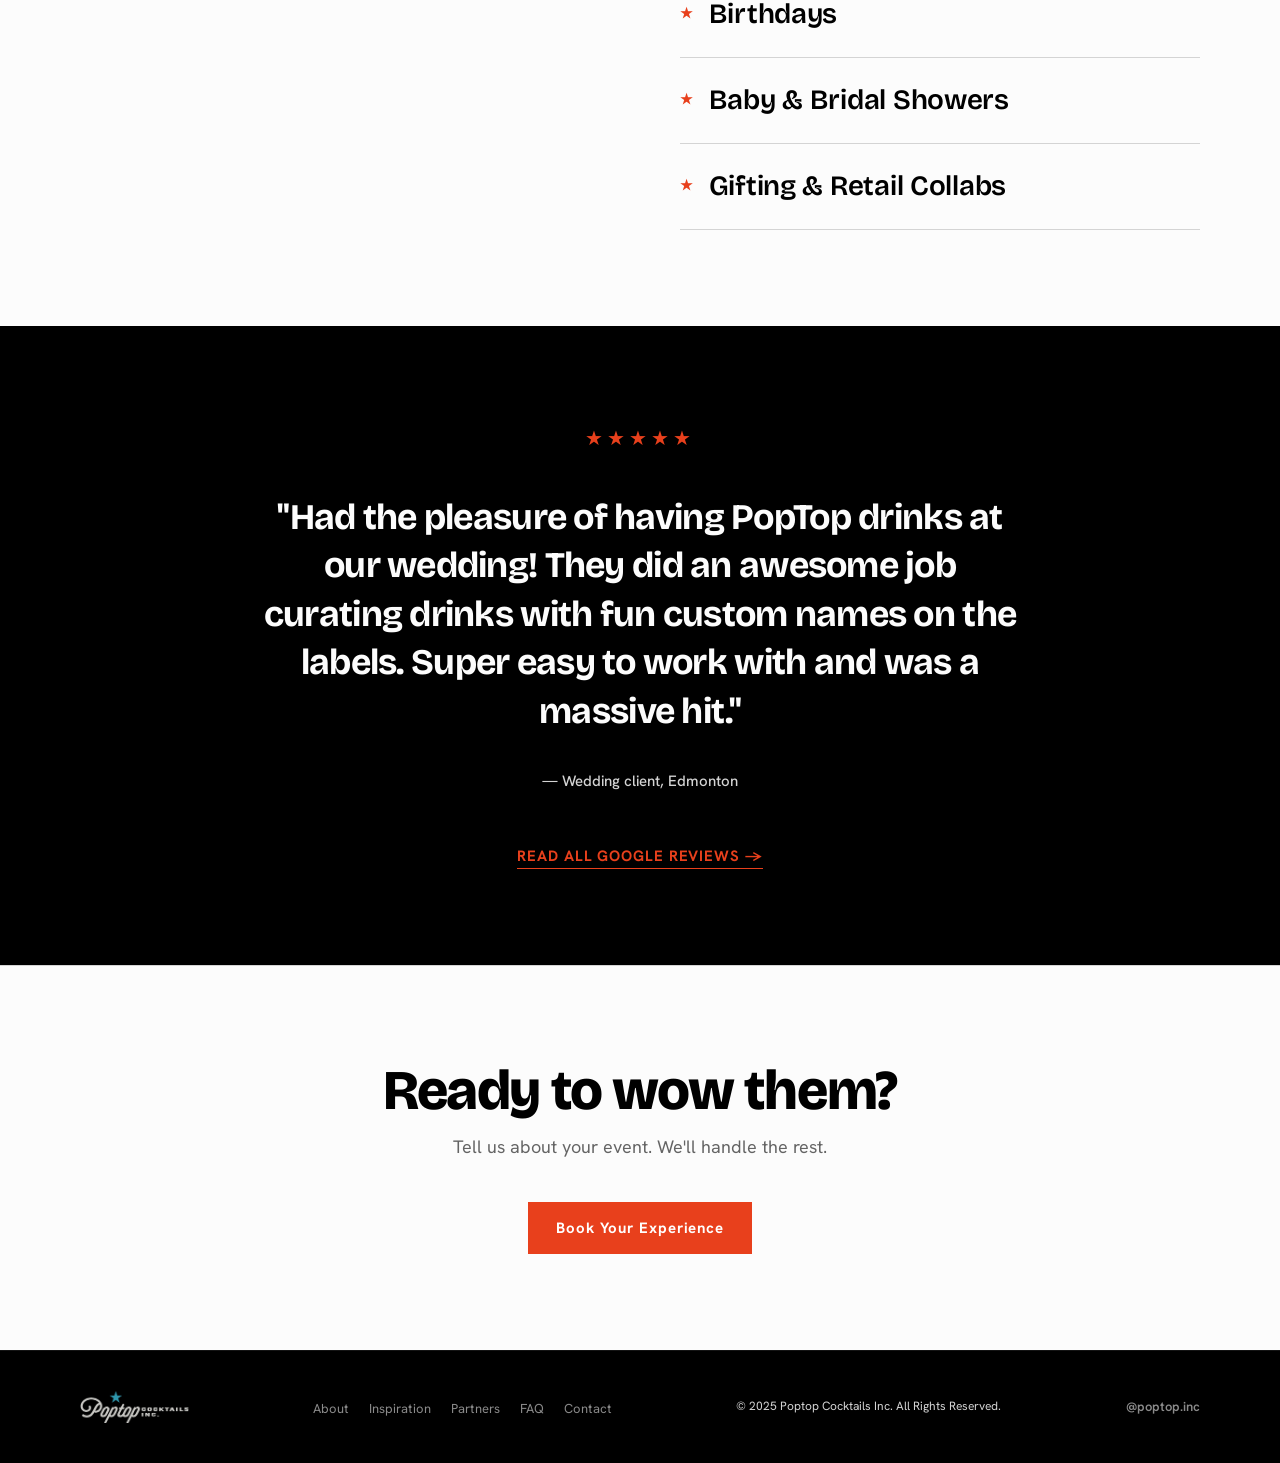
==== commit 6e378130: "feat: add Partners & FAQ pages, update area scope, contact form fields, and Instagram handles" ====
--- a/about/index.html
+++ b/about/index.html
@@ -11,7 +11,7 @@
 <head>
 <meta charset="UTF-8">
 <meta name="viewport" content="width=device-width, initial-scale=1.0">
-<meta name="description" content="We're Jayleen and Ashley — the Edmonton women behind Poptop. Custom canned cocktails and mocktails for weddings, corporate events, and more across Alberta.">
+<meta name="description" content="We're Jayleen and Ashley — the Edmonton women behind Poptop. Custom canned cocktails and mocktails for weddings, corporate events, and more. Edmonton-based, open to travel & opportunities everywhere.">
 <title>About — Poptop Cocktails | Edmonton's Custom Canned Cocktail Co.</title>
 
 <link rel="canonical" href="https://www.poptopcocktails.ca/about/">
@@ -28,7 +28,7 @@
 <meta property="og:image:height" content="630">
 <meta property="og:locale" content="en_CA">
 <meta name="twitter:card" content="summary_large_image">
-<meta name="twitter:site" content="@poptopinc">
+<meta name="twitter:site" content="@poptop.inc">
 <meta name="twitter:title" content="About Poptop — Two Women. Zero Boring Drinks.">
 <meta name="twitter:description" content="Meet Jayleen and Ashley — the founders who built Poptop because great events deserve better drinks.">
 <meta name="twitter:image" content="/assets/images/can-mocktail.png">
@@ -41,7 +41,7 @@
       "@id": "https://www.poptopcocktails.ca/about/#webpage",
       "url": "https://www.poptopcocktails.ca/about/",
       "name": "About — Poptop Cocktails | Edmonton's Custom Canned Cocktail Co.",
-      "description": "Jayleen and Ashley are the two women behind Poptop — Edmonton's custom canned cocktail and mocktail company.",
+      "description": "Jayleen and Ashley are the two women behind Poptop — Edmonton's custom canned cocktail and mocktail company. Edmonton-based, open to travel & opportunities everywhere.",
       "isPartOf": {"@id": "https://www.poptopcocktails.ca/#website"},
       "about": {"@id": "https://www.poptopcocktails.ca/#business"},
       "speakable": {"@type": "SpeakableSpecification", "cssSelector": [".hero-headline", ".origin-heading", ".hero-body"]},
@@ -268,6 +268,23 @@
   opacity: 0.60;
   margin-bottom: 40px;
 }
+.footer-links {
+  display: flex;
+  gap: 20px;
+  list-style: none;
+}
+.footer-links a {
+  font-size: 13px;
+  color: var(--color-rim);
+  opacity: 0.65;
+  transition: opacity 80ms;
+}
+.footer-links a:hover { opacity: 1; }
+
+@media (max-width: 640px) {
+  .footer-inner { flex-direction: column; text-align: center; gap: 24px; }
+  .footer-links { justify-content: center; flex-wrap: wrap; }
+}
 </style>
 </head>
 <body>
@@ -286,6 +303,8 @@
       <li><a href="/">Home</a></li>
       <li><a href="/about/" aria-current="page">About</a></li>
       <li><a href="/inspiration/">Inspiration</a></li>
+      <li><a href="/partners/">Partners</a></li>
+      <li><a href="/faq/">FAQ</a></li>
       <li><a href="/contact/">Contact</a></li>
       <li><a href="/contact/" class="nav-book">Book</a></li>
     </ul>
@@ -300,7 +319,7 @@
     <img src="/assets/images/IMG_3535.JPG" alt="Jayleen and Ashley, co-founders of Poptop Cocktails, holding the Poptop banner" loading="eager" fetchpriority="high" width="1024" height="1536">
   </div>
   <div class="hero-content">
-    <p class="hero-eyebrow"><em class="star">★</em> Edmonton · Our Story</p>
+    <p class="hero-eyebrow"><em class="star">★</em> Edmonton-based · Open to Travel</p>
     <h1 class="hero-headline">
       <span class="hero-word hero-word--a">TWO WOMEN.</span>
       <span class="hero-word hero-word--b">ONE IDEA.</span>
@@ -401,8 +420,15 @@
     <a href="/" class="footer-logo" aria-label="Poptop Cocktails home">
       <img src="/assets/images/logo.png" alt="Poptop Cocktails" width="117" height="35">
     </a>
+    <ul class="footer-links">
+      <li><a href="/about/" aria-current="page">About</a></li>
+      <li><a href="/inspiration/">Inspiration</a></li>
+      <li><a href="/partners/">Partners</a></li>
+      <li><a href="/faq/">FAQ</a></li>
+      <li><a href="/contact/">Contact</a></li>
+    </ul>
     <span class="footer-copy">© 2025 Poptop Cocktails Inc. All Rights Reserved.</span>
-    <a href="https://instagram.com/poptopinc" target="_blank" rel="noopener" class="footer-social">@poptopinc</a>
+    <a href="https://instagram.com/poptop.inc" target="_blank" rel="noopener" class="footer-social">@poptop.inc</a>
   </div>
 </footer>
 
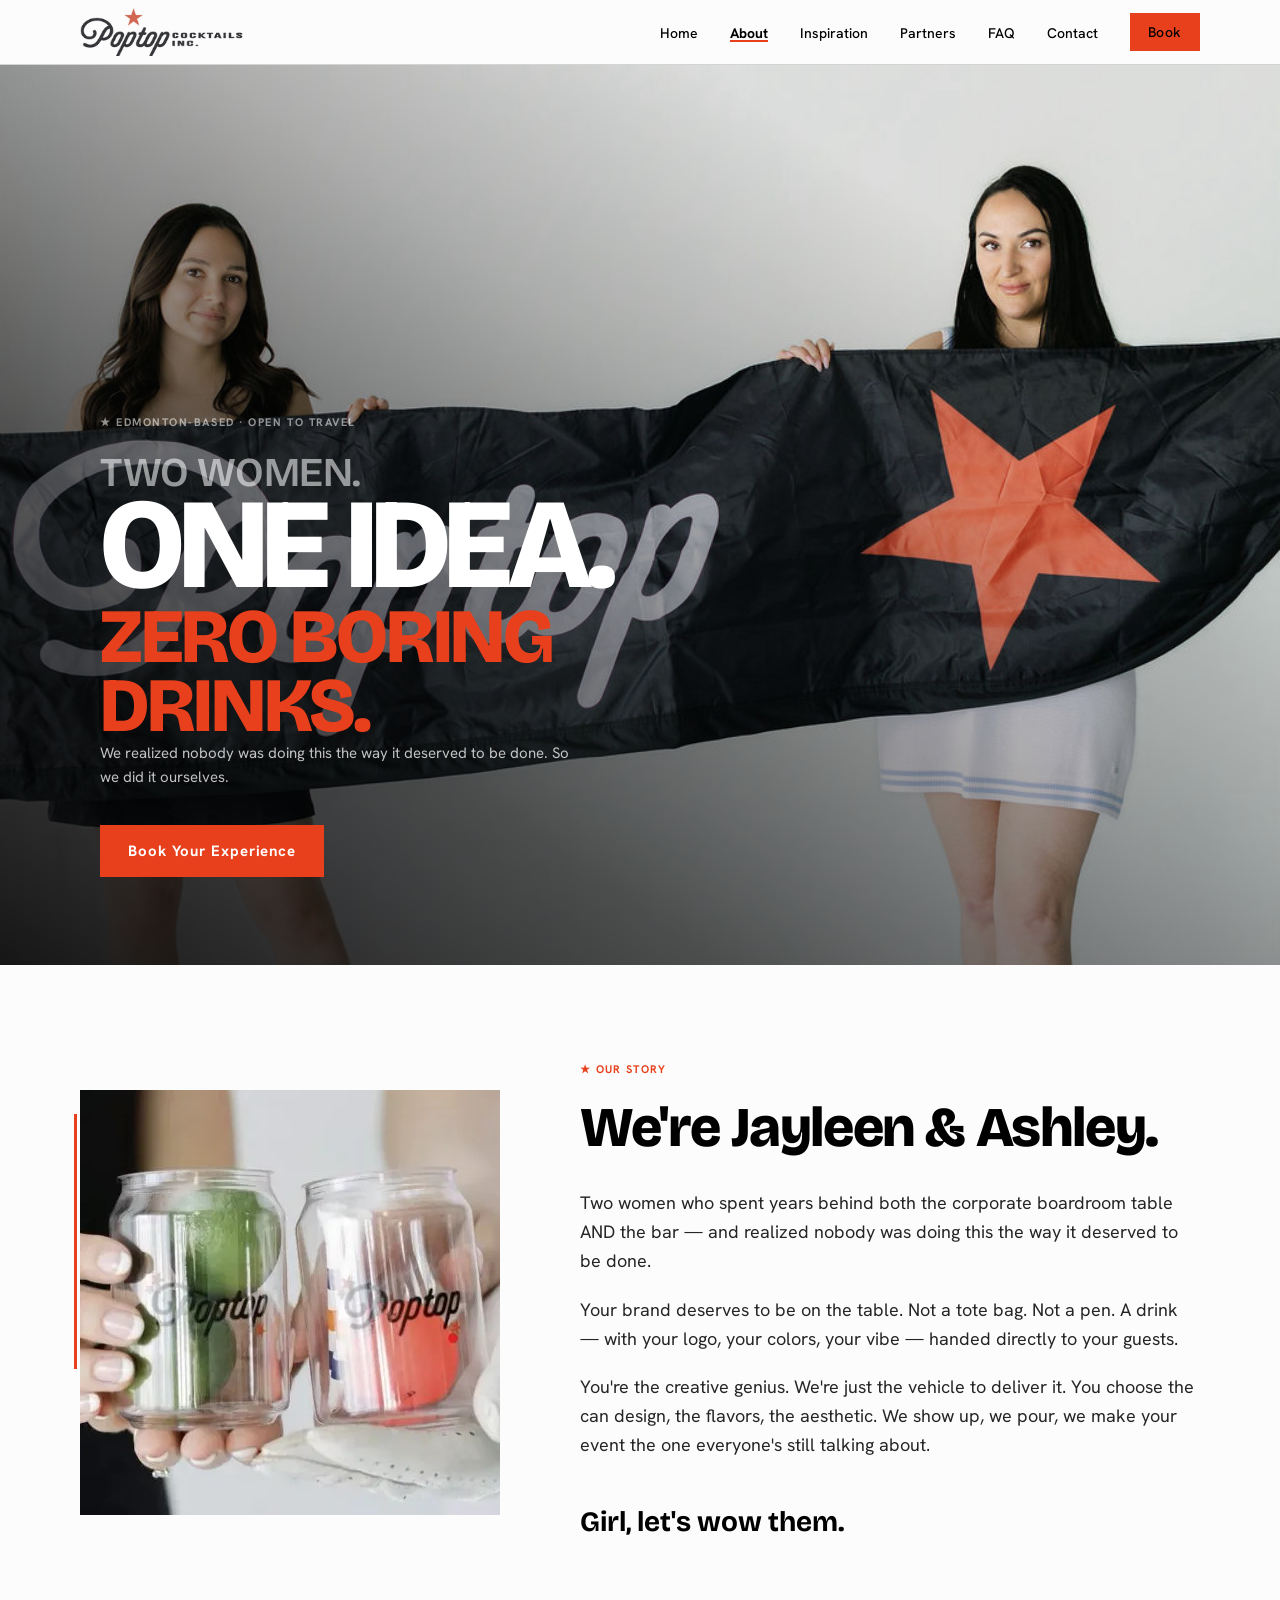
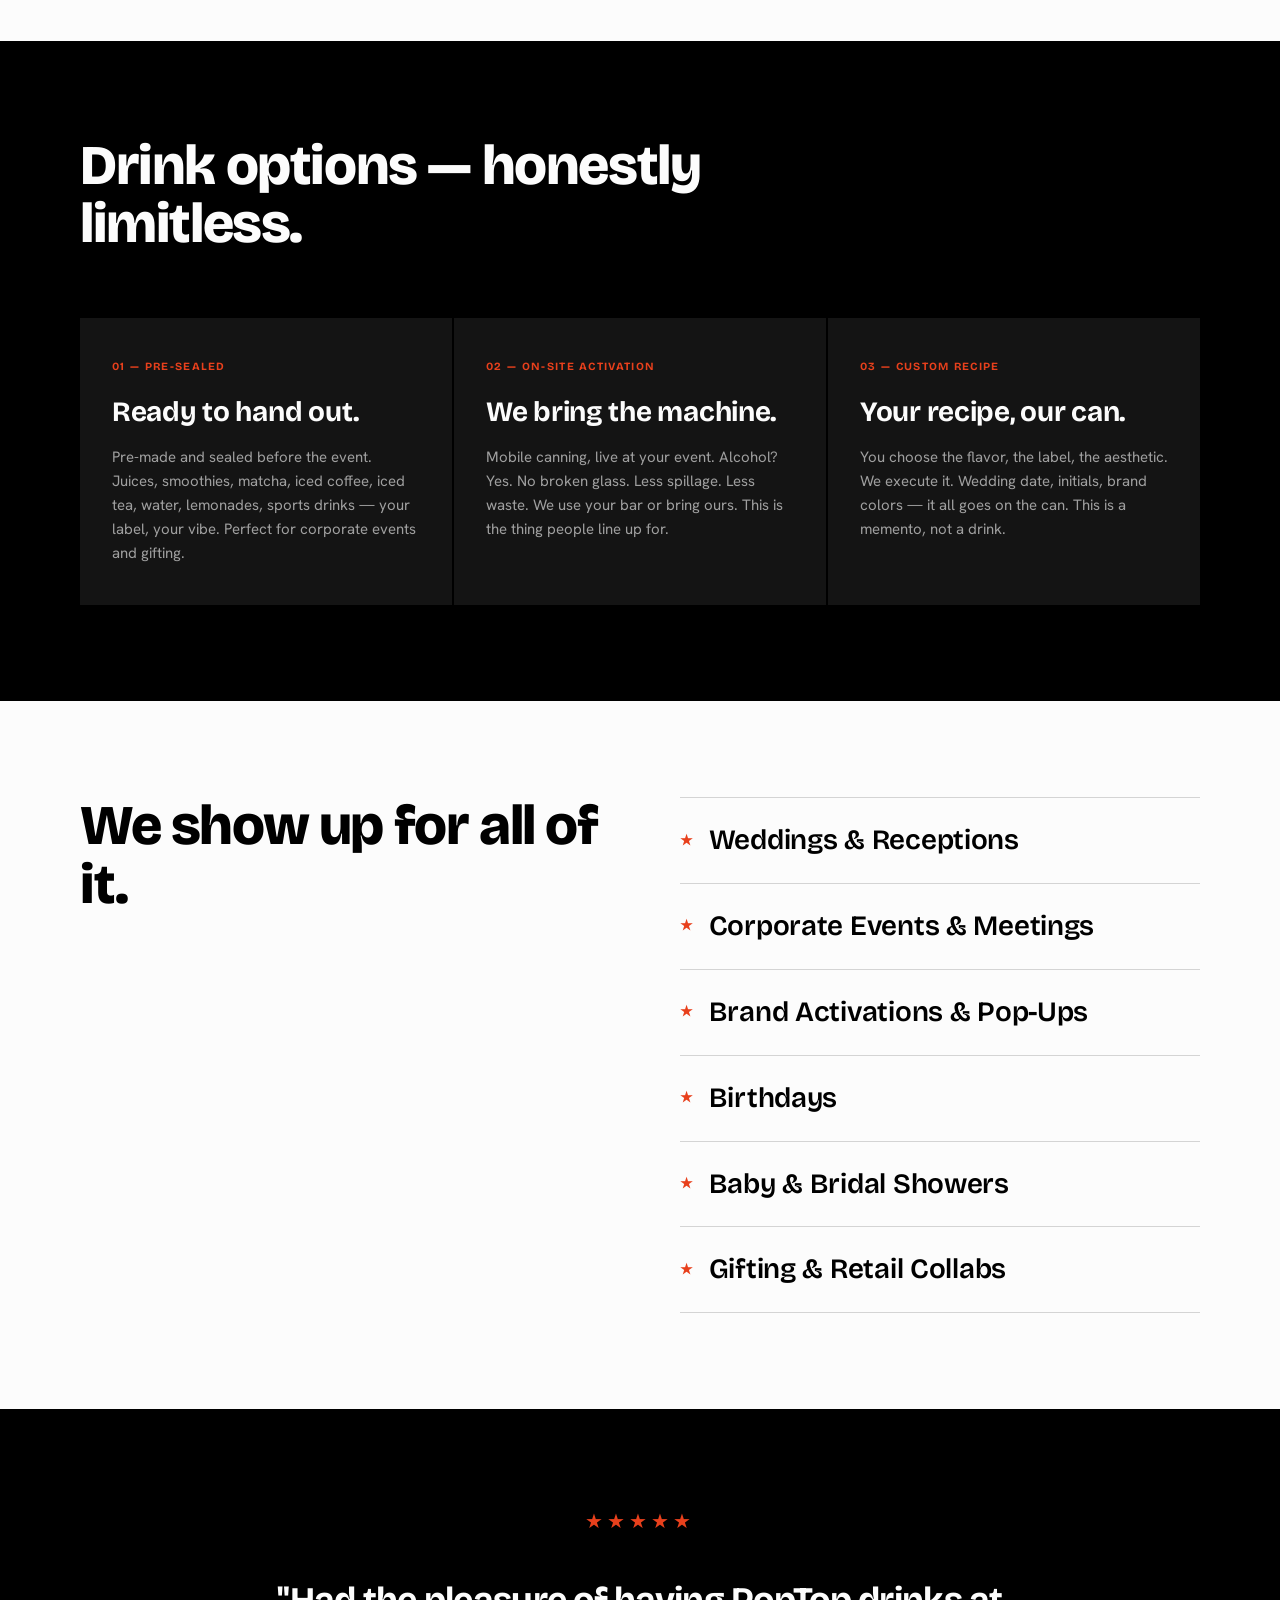
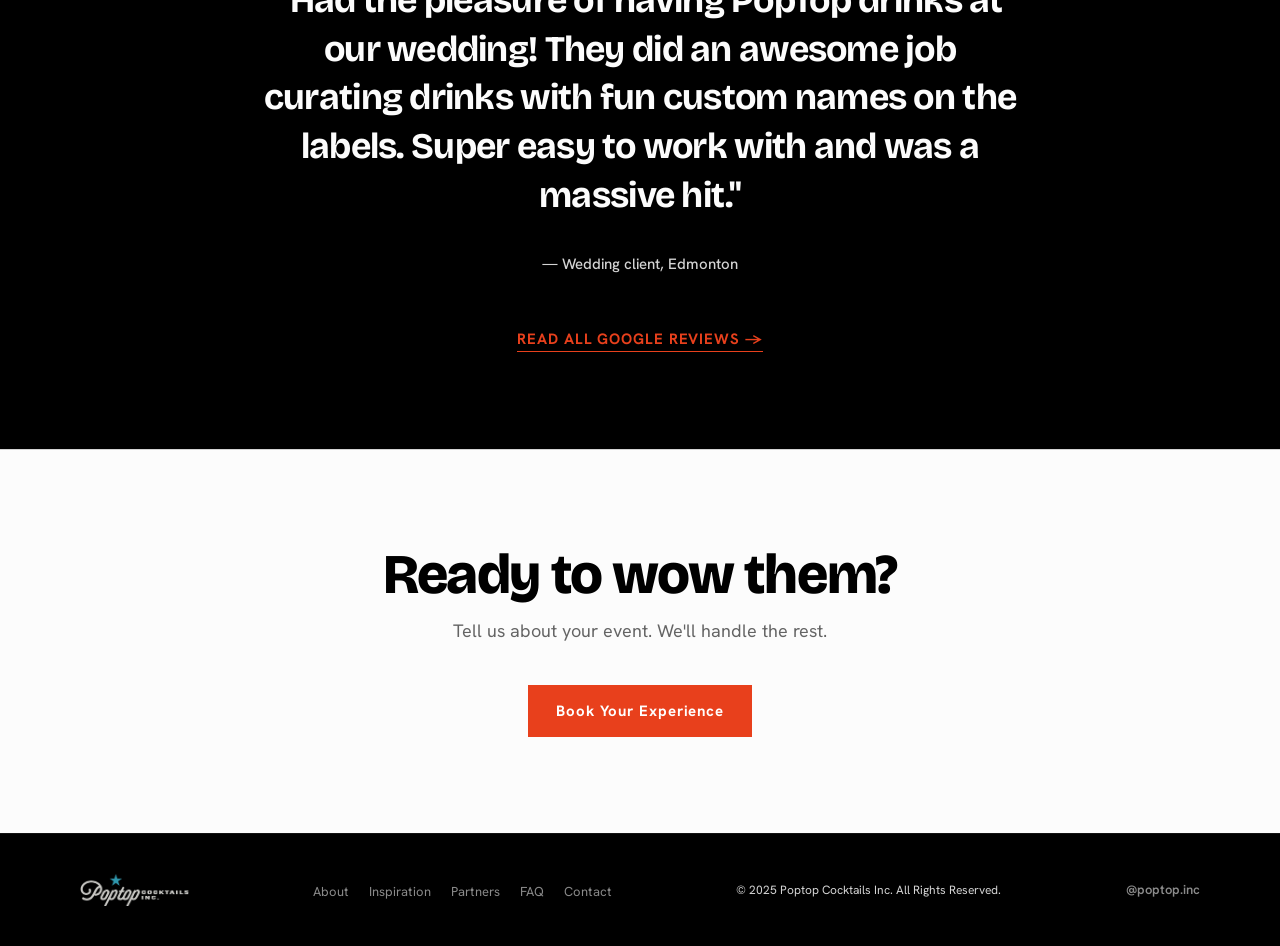
==== commit 28b2e92a: "fix: use cropped image for about page origin photo" ====
--- a/about/index.html
+++ b/about/index.html
@@ -335,8 +335,8 @@
   <div class="origin-grid">
     <div class="origin-photo-wrap">
       <picture>
-        <source srcset="/assets/images/about-hero.webp" type="image/webp">
-        <img class="origin-photo" src="/assets/images/about-hero.jpg" alt="Two Poptop Cocktails being cheersed — signature canned drinks" loading="lazy" width="685" height="1000">
+        <source srcset="/assets/images/about-hero_cropped.webp" type="image/webp">
+        <img class="origin-photo" src="/assets/images/about-hero_cropped.jpg" alt="Two Poptop Cocktails being cheersed — signature canned drinks" loading="lazy" width="685" height="425">
       </picture>
     </div>
     <div class="origin-copy">
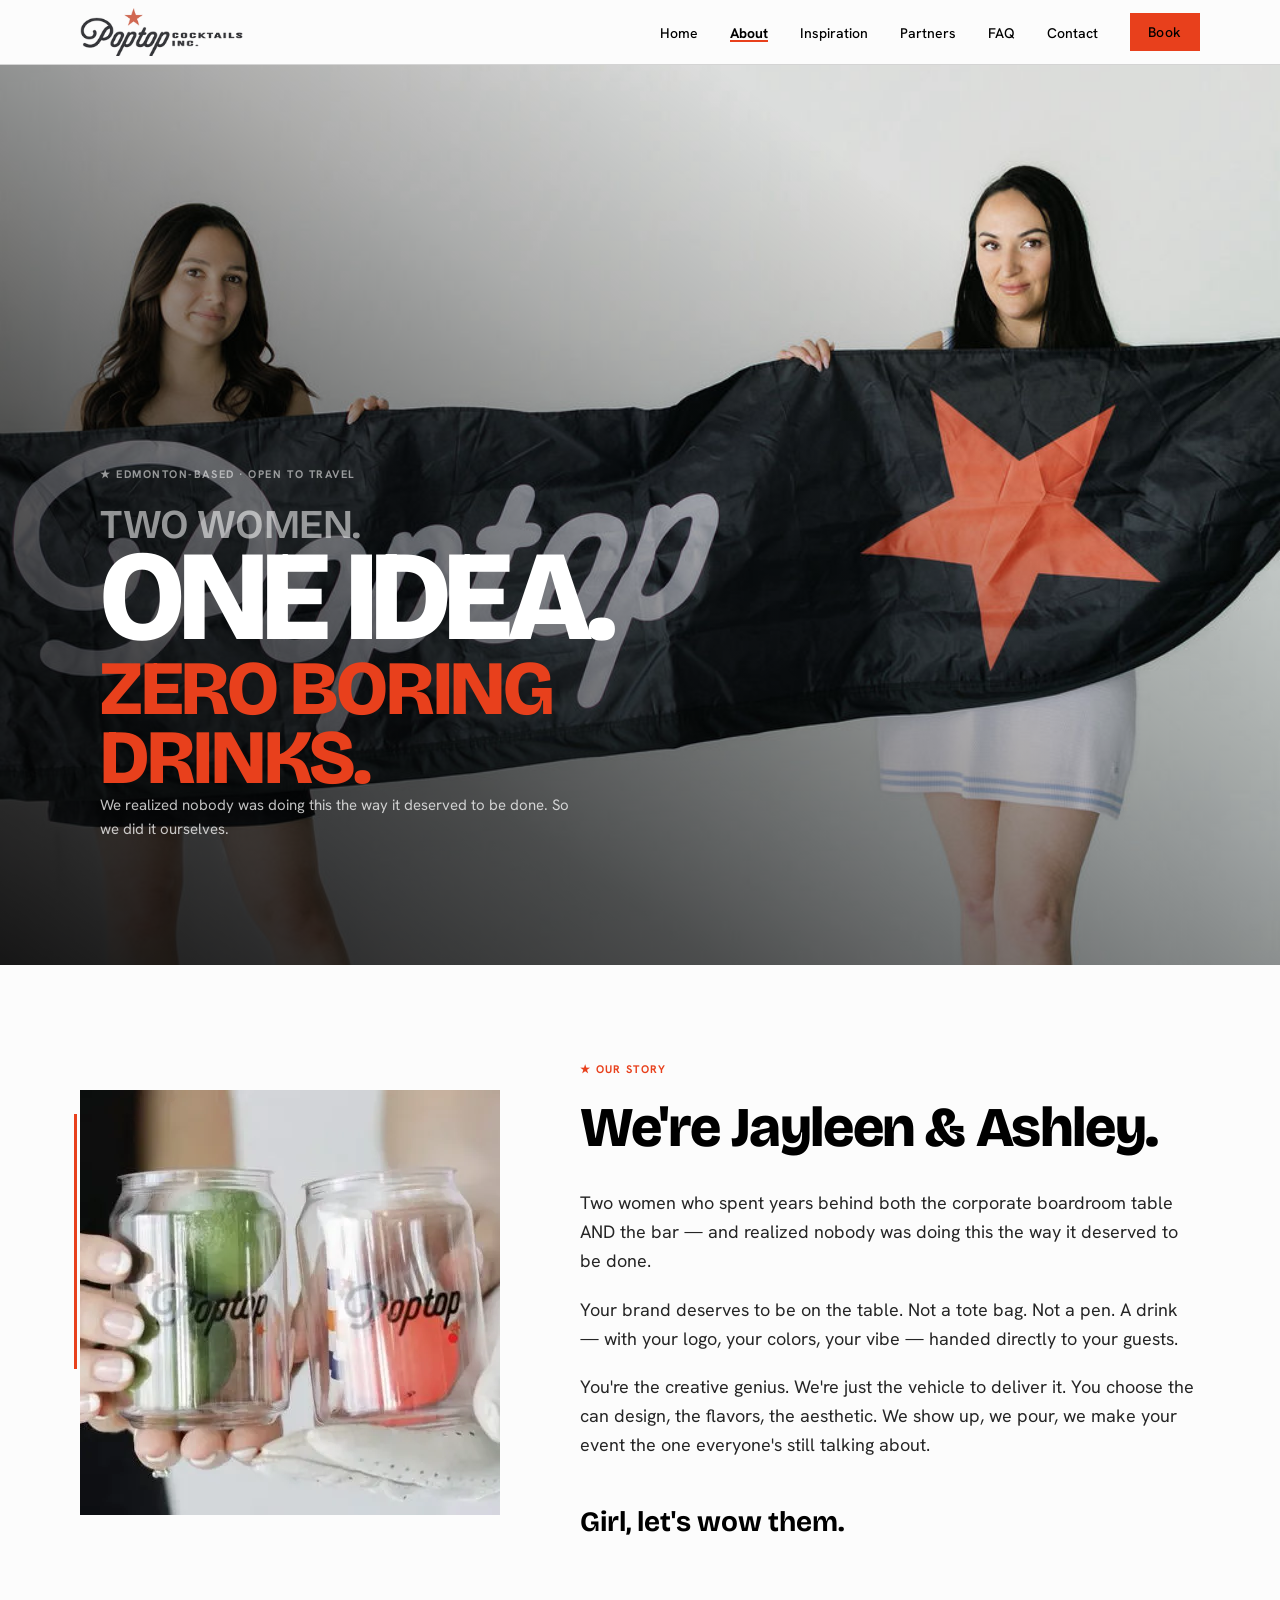
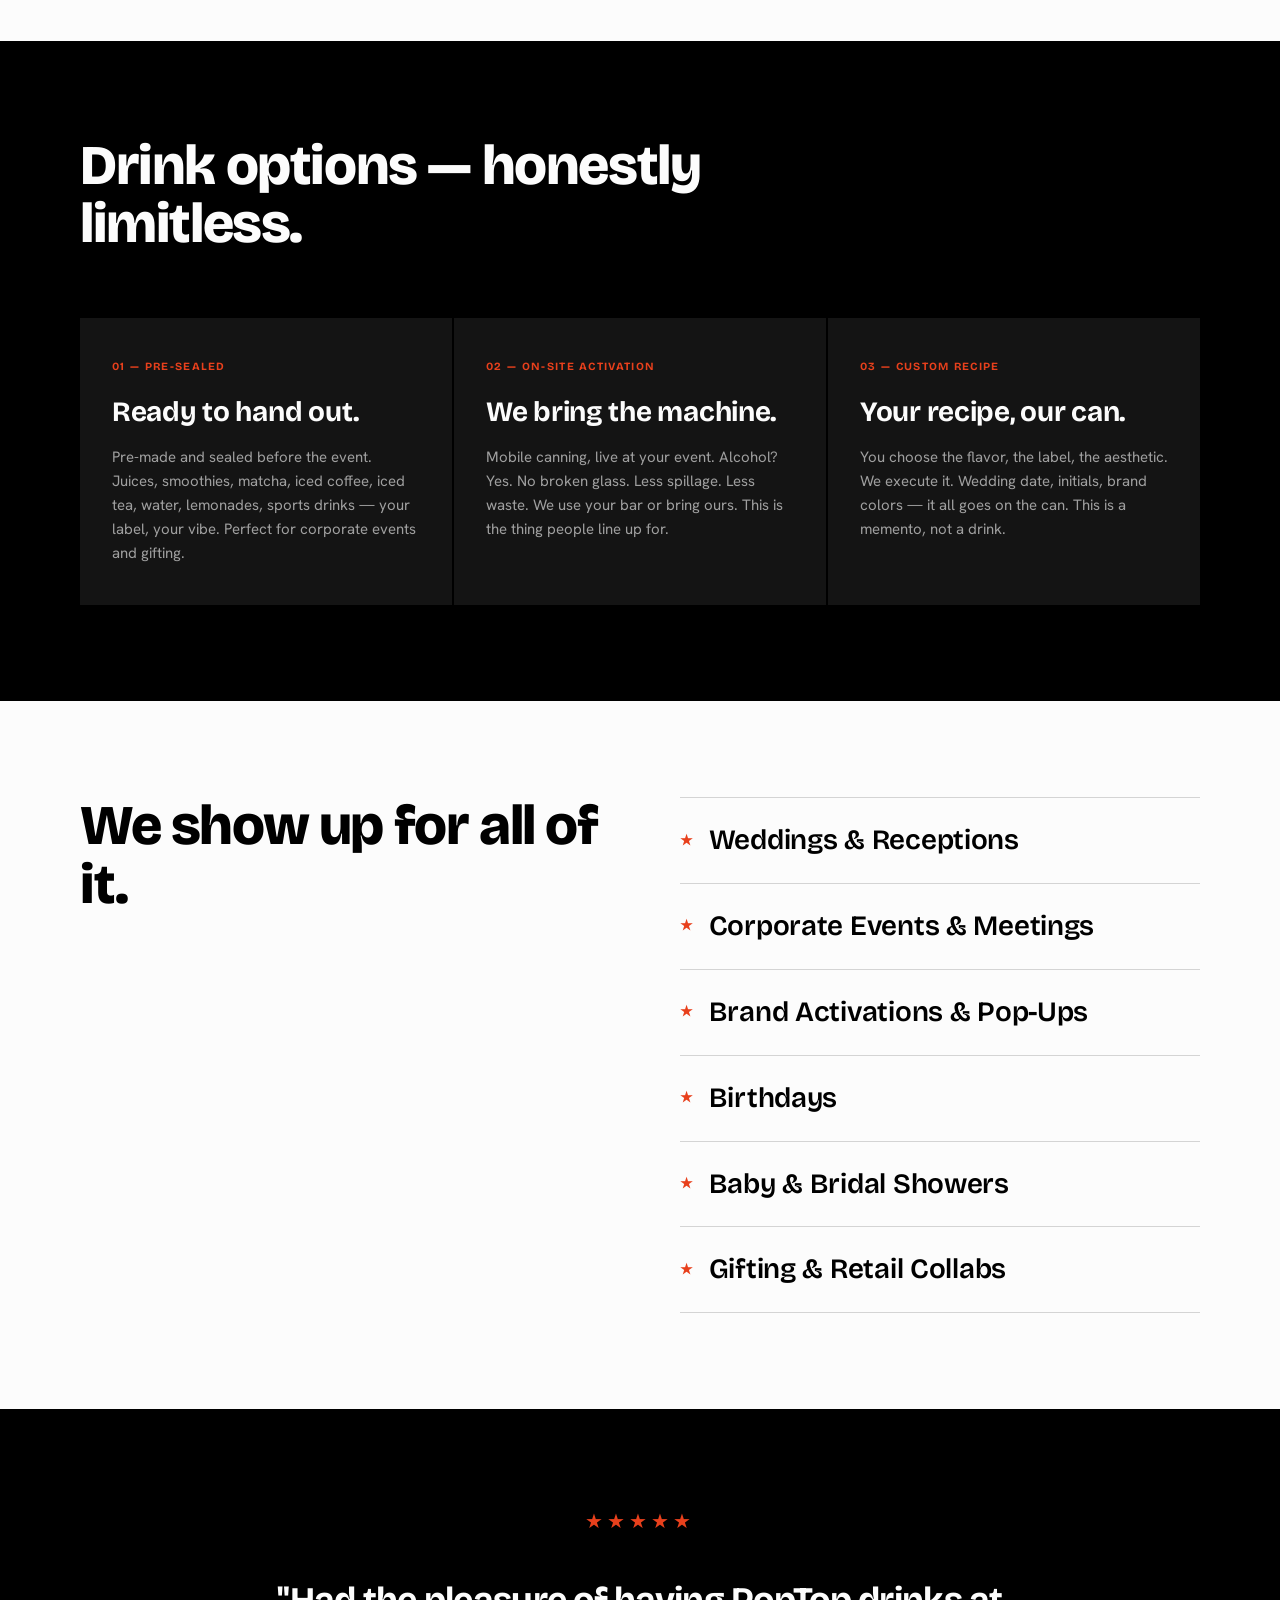
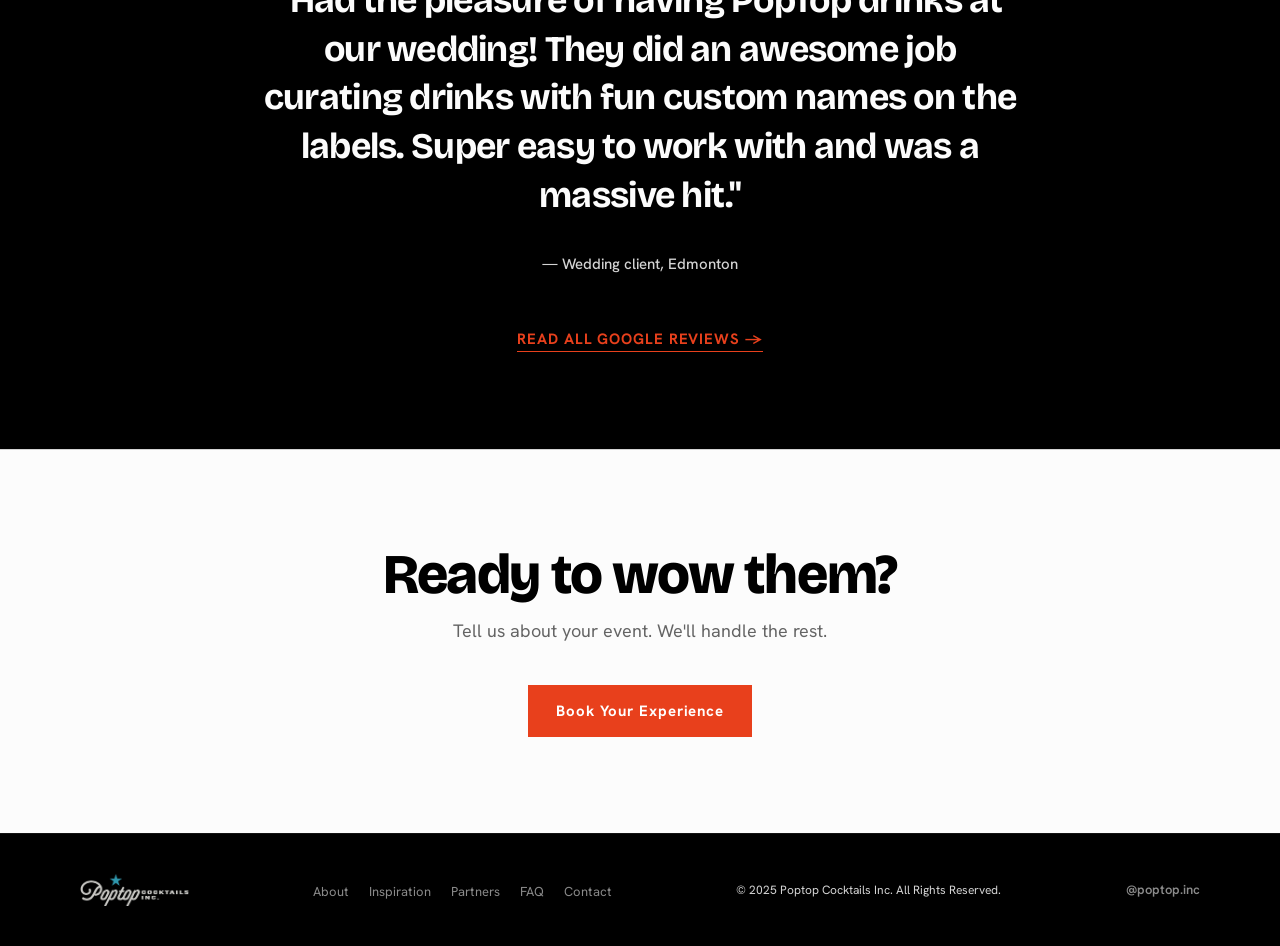
==== commit bd578950: "fix: remove About hero CTA button for consistent hero start position About's hero-content had an ext" ====
--- a/about/index.html
+++ b/about/index.html
@@ -23,7 +23,7 @@
 <meta property="og:url" content="https://www.poptopcocktails.ca/about/">
 <meta property="og:title" content="About Poptop — Two Women. Zero Boring Drinks.">
 <meta property="og:description" content="We're Jayleen and Ashley — two women who built Poptop because great events deserve better drinks. Custom canned cocktails and mocktails, made in Alberta.">
-<meta property="og:image" content="/assets/images/can-mocktail.png">
+<meta property="og:image" content="https://www.poptopcocktails.ca/assets/images/can-mocktail.png">
 <meta property="og:image:width" content="1200">
 <meta property="og:image:height" content="630">
 <meta property="og:locale" content="en_CA">
@@ -31,7 +31,7 @@
 <meta name="twitter:site" content="@poptop.inc">
 <meta name="twitter:title" content="About Poptop — Two Women. Zero Boring Drinks.">
 <meta name="twitter:description" content="Meet Jayleen and Ashley — the founders who built Poptop because great events deserve better drinks.">
-<meta name="twitter:image" content="/assets/images/can-mocktail.png">
+<meta name="twitter:image" content="https://www.poptopcocktails.ca/assets/images/can-mocktail.png">
 <script type="application/ld+json">
 {
   "@context": "https://schema.org",
@@ -74,7 +74,6 @@
 <style>
 /* ── Page: About ───────────────────────────────── */
 .hero-visual img { object-position: center 52%; }
-.hero-body { color: rgba(255,255,255,0.75); max-width: 480px; margin-bottom: 36px; }
 
 /* ── Origin — split: photo left, story right ───── */
 .origin {
@@ -326,7 +325,6 @@
       <span class="hero-word hero-word--c">ZERO BORING DRINKS.</span>
     </h1>
     <p class="hero-body">We realized nobody was doing this the way it deserved to be done. So we did it ourselves.</p>
-    <a href="/contact/" class="btn" style="align-self:flex-start">Book Your Experience</a>
   </div>
 </section>
 
--- a/assets/css/main.css
+++ b/assets/css/main.css
@@ -269,9 +269,10 @@
 }
 .hero-body {
   font-size: var(--body-sm);
-  color: rgba(255,255,255,0.65);
+  color: rgba(255,255,255,0.75);
   line-height: var(--line-height-body);
-  max-width: 400px;
+  max-width: 480px;
+  margin-bottom: 36px;
 }
 @media (max-width: 900px) {
   .hero-content { padding: 0 32px 72px; max-width: 100%; margin-left: 0; }
